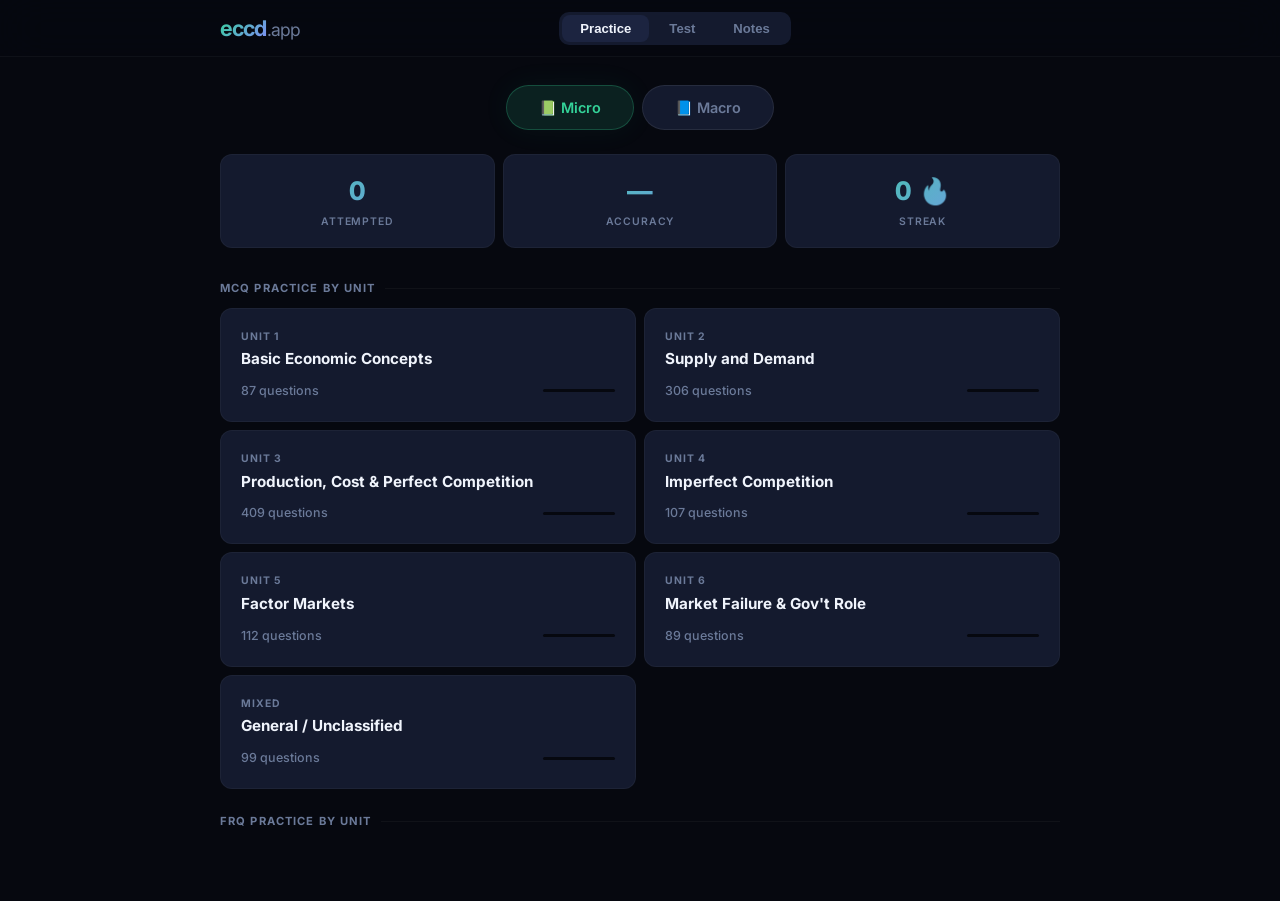
==== index.html @ 7c5a48aa "🎓 eccd.app v1 — AP Economics study platform with 2,835 questions - 1,209 Micro MCQs + 240 Micro FRQs" ====
<!DOCTYPE html>
<html lang="en">
<head>
  <meta charset="UTF-8">
  <meta name="viewport" content="width=device-width, initial-scale=1.0">
  <title>eccd.app — AP Economics Practice</title>
  <meta name="description" content="Master AP Micro & Macro Economics with 2,800+ practice questions, timed tests, and unit-by-unit study.">
  <link rel="stylesheet" href="index.css">
  <link rel="icon" href="data:image/svg+xml,<svg xmlns='http://www.w3.org/2000/svg' viewBox='0 0 100 100'><text y='.9em' font-size='90'>📊</text></svg>">
</head>
<body>

  <nav class="nav">
    <div class="nav-inner">
      <div class="brand" id="logo"><b>eccd</b><span>.app</span></div>
      <div class="tabs">
        <button class="tab on" data-t="practice">Practice</button>
        <button class="tab" data-t="test">Test</button>
        <button class="tab" data-t="notes">Notes</button>
      </div>
      <div class="nav-right">
        <span id="nav-acc"></span>
        <span class="fire" id="nav-fire"></span>
      </div>
    </div>
  </nav>

  <div class="wrap">

    <!-- HOME -->
    <div class="scr on" id="s-home">
      <div class="pills">
        <div class="pill on mi" data-s="micro">📗 Micro</div>
        <div class="pill ma" data-s="macro">📘 Macro</div>
      </div>
      <div class="stats">
        <div class="stat"><div class="stat-v grad" id="sv-att">0</div><div class="stat-l">Attempted</div></div>
        <div class="stat"><div class="stat-v grad" id="sv-acc">—</div><div class="stat-l">Accuracy</div></div>
        <div class="stat"><div class="stat-v grad" id="sv-str">0 🔥</div><div class="stat-l">Streak</div></div>
      </div>
      <div class="divider">MCQ Practice by Unit</div>
      <div class="grid" id="mcq-grid"></div>
      <div class="divider">FRQ Practice by Unit</div>
      <div class="grid" id="frq-grid"></div>
    </div>

    <!-- TEST -->
    <div class="scr" id="s-test">
      <div class="pills">
        <div class="pill on mi ts" data-s="micro">📗 Micro</div>
        <div class="pill ma ts" data-s="macro">📘 Macro</div>
      </div>
      <div class="divider">Choose a Test</div>
      <div class="tcards">
        <div class="tcard" data-tt="full"><div class="tcard-icon">🎯</div><div class="tcard-title">Full Practice Test</div><div class="tcard-desc">60 MCQs • 70 minutes</div></div>
        <div class="tcard" data-tt="quick"><div class="tcard-icon">⚡</div><div class="tcard-title">Quick Quiz</div><div class="tcard-desc">20 MCQs • 25 minutes</div></div>
        <div class="tcard" data-tt="unit"><div class="tcard-icon">📋</div><div class="tcard-title">Unit Test</div><div class="tcard-desc">All MCQs from one unit</div></div>
        <div class="tcard" data-tt="missed"><div class="tcard-icon">🔄</div><div class="tcard-title">Review Missed</div><div class="tcard-desc">Retry wrong answers</div></div>
      </div>
      <div id="ut-pick" style="display:none">
        <div class="divider">Pick a Unit</div>
        <div class="grid" id="ut-grid"></div>
      </div>
    </div>

    <!-- QUESTION -->
    <div class="scr" id="s-q">
      <div class="qview">
        <button class="back-btn" id="go-back">← Back</button>
        <div class="qheader">
          <div class="qcrumb" id="qcrumb"></div>
          <div class="qcnt" id="qcnt"></div>
        </div>
        <div class="timer" id="timer" style="display:none">
          <div class="tdisp" id="tdisp">70:00</div>
          <div class="tprog"><div class="ttrack"><div class="tfill" id="tfill" style="width:100%"></div></div></div>
          <div class="tqc" id="tqc"></div>
        </div>
        <div class="qcard">
          <div class="qtxt" id="qtxt"></div>
          <div class="choices" id="qch"></div>
          <div id="frq-zone" style="display:none">
            <button class="frq-reveal" id="frq-btn">👁 Tap to reveal answer</button>
            <div class="frq-ans" id="frq-ans" style="display:none"></div>
          </div>
          <div id="qfb" style="display:none"></div>
          <div id="qexpl" style="display:none"></div>
        </div>
        <div class="qnav">
          <button class="btn btn-s" id="prev-btn" style="visibility:hidden">← Prev</button>
          <button class="btn btn-p" id="next-btn">Next →</button>
        </div>
      </div>
    </div>

    <!-- RESULTS -->
    <div class="scr" id="s-res">
      <div class="res-card">
        <div style="font-size:3.5rem;margin-bottom:8px">📊</div>
        <div class="res-score" id="rs-score">0%</div>
        <div class="res-label" id="rs-label">Complete</div>
        <div class="res-grid">
          <div class="res-item"><div class="res-val" id="rs-ok" style="color:var(--correct)">0</div><div class="res-lbl">Correct</div></div>
          <div class="res-item"><div class="res-val" id="rs-no" style="color:var(--wrong)">0</div><div class="res-lbl">Incorrect</div></div>
          <div class="res-item"><div class="res-val" id="rs-tot">0</div><div class="res-lbl">Total</div></div>
        </div>
        <div class="res-btns">
          <button class="btn btn-s" id="rs-rev">Review Answers</button>
          <button class="btn btn-p" id="rs-home">Home</button>
        </div>
      </div>
    </div>

    <!-- NOTES -->
    <div class="scr" id="s-notes">
      <div class="empty">
        <div class="empty-icon">📝</div>
        <div class="empty-title">Notes Coming Soon</div>
        <div class="empty-desc">Unit-by-unit study notes for AP Micro &amp; Macro will appear here.</div>
      </div>
    </div>

  </div>

  <script src="data/micro-mcq.json.js"></script>
  <script src="data/macro-mcq.json.js"></script>
  <script src="data/micro-frq.json.js"></script>
  <script src="data/macro-frq.json.js"></script>
  <script src="app.js"></script>
</body>
</html>
---- index.css ----
@import url('https://fonts.googleapis.com/css2?family=Inter:wght@300;400;500;600;700;800;900&display=swap');

:root {
  --bg-0: #06080f;
  --bg-1: #0c1021;
  --bg-2: #141a2e;
  --bg-3: #1c2440;
  --bg-4: #243052;
  --border-1: rgba(255,255,255,0.04);
  --border-2: rgba(255,255,255,0.08);
  --border-3: rgba(255,255,255,0.12);
  --text-1: #f0f4fc;
  --text-2: #a0aec8;
  --text-3: #6b7a99;
  --micro: #34d399;
  --micro-dim: rgba(52,211,153,0.12);
  --micro-border: rgba(52,211,153,0.25);
  --macro: #818cf8;
  --macro-dim: rgba(129,140,248,0.12);
  --macro-border: rgba(129,140,248,0.25);
  --correct: #22c55e;
  --correct-bg: rgba(34,197,94,0.08);
  --correct-border: rgba(34,197,94,0.25);
  --wrong: #ef4444;
  --wrong-bg: rgba(239,68,68,0.08);
  --wrong-border: rgba(239,68,68,0.25);
  --gold: #fbbf24;
  --r: 12px;
}

*, *::before, *::after { box-sizing: border-box; margin: 0; padding: 0; }
html { scroll-behavior: smooth; }
body {
  font-family: 'Inter', system-ui, sans-serif;
  background: var(--bg-0); color: var(--text-1);
  line-height: 1.6; min-height: 100vh;
  -webkit-font-smoothing: antialiased;
}
::-webkit-scrollbar { width: 5px; }
::-webkit-scrollbar-track { background: transparent; }
::-webkit-scrollbar-thumb { background: var(--text-3); border-radius: 3px; }

img { max-width: 100%; height: auto; border-radius: 8px; }

/* ─── Layout ──────────────────────────────── */
.wrap { max-width: 880px; margin: 0 auto; padding: 0 20px; }

/* ─── Navbar ──────────────────────────────── */
.nav {
  position: sticky; top: 0; z-index: 100;
  background: rgba(6,8,15,0.8);
  backdrop-filter: blur(24px); -webkit-backdrop-filter: blur(24px);
  border-bottom: 1px solid var(--border-1);
}
.nav-inner {
  max-width: 880px; margin: 0 auto; padding: 0 20px;
  display: flex; align-items: center; justify-content: space-between;
  height: 56px;
}
.brand {
  font-size: 1.35rem; font-weight: 800; letter-spacing: -0.04em;
  cursor: pointer; user-select: none;
}
.brand b {
  background: linear-gradient(135deg, var(--micro), var(--macro));
  -webkit-background-clip: text; -webkit-text-fill-color: transparent;
}
.brand span { font-weight: 400; color: var(--text-3); font-size: 1.1rem; }
.tabs { display: flex; gap: 2px; background: var(--bg-2); border-radius: 10px; padding: 3px; }
.tab {
  padding: 6px 18px; border-radius: 8px; border: none; background: none;
  font-size: 0.82rem; font-weight: 600; cursor: pointer;
  color: var(--text-3); transition: all 0.2s;
}
.tab:hover { color: var(--text-2); }
.tab.on { background: var(--bg-3); color: var(--text-1); }
.nav-right { font-size: 0.78rem; color: var(--text-3); display: flex; gap: 10px; align-items: center; }
.nav-right .fire { color: var(--gold); font-weight: 700; }

/* ─── Subject Pills ───────────────────────── */
.pills { display: flex; gap: 8px; justify-content: center; padding: 28px 0 8px; }
.pill {
  padding: 10px 32px; border-radius: 100px; border: 1.5px solid var(--border-2);
  background: var(--bg-2); cursor: pointer; font-weight: 600; font-size: 0.9rem;
  color: var(--text-3); transition: all 0.25s; user-select: none;
}
.pill:hover { border-color: var(--border-3); color: var(--text-2); }
.pill.on.mi { border-color: var(--micro-border); background: var(--micro-dim); color: var(--micro); box-shadow: 0 0 30px rgba(52,211,153,0.06); }
.pill.on.ma { border-color: var(--macro-border); background: var(--macro-dim); color: var(--macro); box-shadow: 0 0 30px rgba(129,140,248,0.06); }

/* ─── Stats Row ───────────────────────────── */
.stats { display: grid; grid-template-columns: repeat(3,1fr); gap: 8px; padding: 16px 0 8px; }
.stat {
  background: var(--bg-2); border: 1px solid var(--border-1);
  border-radius: var(--r); padding: 16px; text-align: center;
}
.stat-v { font-size: 1.6rem; font-weight: 800; font-variant-numeric: tabular-nums; }
.stat-v.grad {
  background: linear-gradient(135deg, var(--micro), var(--macro));
  -webkit-background-clip: text; -webkit-text-fill-color: transparent;
}
.stat-l { font-size: 0.65rem; font-weight: 600; text-transform: uppercase; letter-spacing: 0.08em; color: var(--text-3); margin-top: 2px; }

/* ─── Section Divider ─────────────────────── */
.divider {
  font-size: 0.7rem; font-weight: 700; text-transform: uppercase;
  letter-spacing: 0.1em; color: var(--text-3);
  padding: 24px 0 10px; display: flex; align-items: center; gap: 10px;
}
.divider::after { content: ''; flex: 1; height: 1px; background: var(--border-1); }

/* ─── Unit Grid ───────────────────────────── */
.grid { display: grid; grid-template-columns: 1fr 1fr; gap: 8px; }
.card {
  background: var(--bg-2); border: 1px solid var(--border-1);
  border-radius: var(--r); padding: 20px;
  cursor: pointer; transition: all 0.25s; position: relative;
}
.card:hover { background: var(--bg-3); border-color: var(--border-2); transform: translateY(-2px); box-shadow: 0 8px 32px rgba(0,0,0,0.3); }
.card-num { font-size: 0.65rem; font-weight: 700; text-transform: uppercase; letter-spacing: 0.1em; color: var(--text-3); }
.card-title { font-size: 0.95rem; font-weight: 700; margin: 4px 0 12px; line-height: 1.3; }
.card-meta { display: flex; align-items: center; justify-content: space-between; }
.card-count { font-size: 0.78rem; color: var(--text-3); font-weight: 500; }
.pbar { width: 72px; height: 3px; background: var(--bg-0); border-radius: 2px; overflow: hidden; }
.pfill { height: 100%; border-radius: 2px; transition: width 0.4s ease; }
.mi .card:hover { border-color: var(--micro-border); }
.mi .pfill { background: var(--micro); }
.ma .card:hover { border-color: var(--macro-border); }
.ma .pfill { background: var(--macro); }

/* ─── Test Cards ──────────────────────────── */
.tcards { display: grid; grid-template-columns: 1fr 1fr; gap: 8px; }
.tcard {
  background: var(--bg-2); border: 1px solid var(--border-1);
  border-radius: var(--r); padding: 22px;
  cursor: pointer; transition: all 0.25s;
}
.tcard:hover { background: var(--bg-3); transform: translateY(-2px); box-shadow: 0 8px 32px rgba(0,0,0,0.3); }
.tcard-icon { font-size: 1.6rem; margin-bottom: 10px; }
.tcard-title { font-size: 0.95rem; font-weight: 700; margin-bottom: 4px; }
.tcard-desc { font-size: 0.78rem; color: var(--text-3); }

/* ─── Question View ───────────────────────── */
.qview { padding: 16px 0 60px; }
.back-btn {
  background: none; border: none; color: var(--text-3); cursor: pointer;
  font-size: 0.82rem; padding: 8px 0; display: flex; align-items: center; gap: 6px;
  transition: color 0.2s; font-weight: 500;
}
.back-btn:hover { color: var(--text-1); }
.qheader { display: flex; align-items: center; justify-content: space-between; margin: 4px 0 14px; }
.qcrumb { font-size: 0.75rem; color: var(--text-3); display: flex; gap: 5px; }
.qcrumb .sep { opacity: 0.3; }
.qcnt { font-size: 0.75rem; color: var(--text-2); background: var(--bg-3); padding: 3px 10px; border-radius: 6px; font-weight: 600; font-variant-numeric: tabular-nums; }

/* Timer */
.timer {
  background: var(--bg-2); border: 1px solid var(--border-1);
  border-radius: var(--r); padding: 10px 18px;
  display: flex; align-items: center; justify-content: space-between; margin-bottom: 12px;
}
.tdisp { font-size: 1.15rem; font-weight: 800; font-variant-numeric: tabular-nums; }
.tdisp.warn { color: var(--gold); }
.tdisp.crit { color: var(--wrong); animation: pulse 1s infinite; }
.tprog { flex: 1; margin: 0 16px; }
.ttrack { width: 100%; height: 3px; background: var(--bg-0); border-radius: 2px; overflow: hidden; }
.tfill { height: 100%; border-radius: 2px; transition: width 1s linear; background: var(--micro); }
.tqc { font-size: 0.78rem; color: var(--text-3); font-weight: 600; }

/* Question Card */
.qcard {
  background: var(--bg-1); border: 1px solid var(--border-1);
  border-radius: 16px; padding: 32px;
  box-shadow: 0 4px 40px rgba(0,0,0,0.2);
}
.qtxt { font-size: 1rem; line-height: 1.8; margin-bottom: 28px; color: var(--text-1); }
.qtxt p { margin-bottom: 10px; }
.qtxt img {
  max-width: 100%; border-radius: 8px; margin: 12px 0;
  border: 1px solid var(--border-2); background: var(--bg-2);
}
/* Alt text fallback for broken images */
.qtxt img[alt]::after {
  content: attr(alt); display: block; padding: 12px;
  background: var(--bg-3); border-radius: 8px;
  font-size: 0.85rem; color: var(--text-2); line-height: 1.5;
}
.img-desc {
  background: var(--bg-3); border: 1px solid var(--border-2);
  border-radius: 8px; padding: 14px 16px;
  font-size: 0.82rem; color: var(--text-2); line-height: 1.6;
  margin: 10px 0; font-style: italic;
}

/* Choices */
.choices { display: flex; flex-direction: column; gap: 6px; }
.ch {
  display: flex; align-items: flex-start; gap: 14px;
  padding: 14px 18px; border-radius: 10px;
  border: 1.5px solid var(--border-1); background: var(--bg-2);
  cursor: pointer; transition: all 0.2s;
  font-size: 0.92rem; line-height: 1.55; width: 100%; text-align: left;
  color: var(--text-1);
}
.ch:hover:not(.dis) { border-color: var(--border-3); background: var(--bg-3); }
.ch-let {
  width: 30px; height: 30px; min-width: 30px; border-radius: 50%;
  display: flex; align-items: center; justify-content: center;
  font-size: 0.78rem; font-weight: 800;
  background: var(--bg-0); color: var(--text-3); transition: all 0.2s;
}
.ch.sel { border-color: var(--macro-border); background: var(--macro-dim); }
.ch.sel .ch-let { background: var(--macro); color: #fff; }
.ch.ok { border-color: var(--correct-border) !important; background: var(--correct-bg) !important; }
.ch.ok .ch-let { background: var(--correct); color: #fff; }
.ch.no { border-color: var(--wrong-border) !important; background: var(--wrong-bg) !important; }
.ch.no .ch-let { background: var(--wrong); color: #fff; }
.ch.dis { pointer-events: none; opacity: 0.5; }
.ch.dis.ok, .ch.dis.no { opacity: 1; }

/* Feedback */
.fb {
  margin-top: 20px; padding: 14px 20px; border-radius: 10px;
  font-size: 0.88rem; font-weight: 600;
  display: flex; align-items: center; gap: 10px;
  animation: slideUp 0.25s ease;
}
.fb.ok { background: var(--correct-bg); border: 1px solid var(--correct-border); color: var(--correct); }
.fb.no { background: var(--wrong-bg); border: 1px solid var(--wrong-border); color: var(--wrong); }

/* Explanation */
.expl {
  margin-top: 16px; padding: 18px 20px;
  background: var(--bg-3); border: 1px solid var(--border-2);
  border-radius: 10px; font-size: 0.88rem; line-height: 1.7;
  color: var(--text-2); animation: slideUp 0.3s ease;
}
.expl strong { color: var(--text-1); }
.expl-label {
  font-size: 0.7rem; font-weight: 700; text-transform: uppercase;
  letter-spacing: 0.08em; color: var(--text-3); margin-bottom: 8px;
}

/* Nav Buttons */
.qnav { display: flex; justify-content: space-between; margin-top: 20px; gap: 10px; }
.btn {
  padding: 11px 24px; border-radius: 10px;
  font-size: 0.88rem; font-weight: 600; cursor: pointer;
  border: none; transition: all 0.2s; display: flex; align-items: center; gap: 8px;
}
.btn-p {
  background: linear-gradient(135deg, var(--micro), #059669);
  color: #fff; box-shadow: 0 4px 16px rgba(52,211,153,0.15);
}
.btn-p.ma-mode { background: linear-gradient(135deg, var(--macro), #4f46e5); box-shadow: 0 4px 16px rgba(129,140,248,0.15); }
.btn-p:hover { transform: translateY(-1px); filter: brightness(1.1); }
.btn-s { background: var(--bg-3); color: var(--text-2); border: 1px solid var(--border-2); }
.btn-s:hover { background: var(--bg-4); color: var(--text-1); }

/* FRQ */
.frq-reveal {
  width: 100%; padding: 16px; border-radius: 10px;
  background: var(--bg-3); border: 1.5px dashed var(--border-3);
  color: var(--text-3); font-size: 0.88rem; font-weight: 600;
  cursor: pointer; transition: all 0.2s; margin-top: 8px;
}
.frq-reveal:hover { border-color: var(--text-3); color: var(--text-2); }
.frq-ans {
  padding: 20px; background: var(--bg-3); border: 1px solid var(--border-2);
  border-radius: 10px; margin-top: 16px; font-size: 0.92rem; line-height: 1.7;
  animation: slideUp 0.25s ease; color: var(--text-2);
}

/* ─── Results ─────────────────────────────── */
.res-card {
  background: var(--bg-1); border: 1px solid var(--border-1);
  border-radius: 16px; padding: 48px; text-align: center;
  box-shadow: 0 4px 40px rgba(0,0,0,0.2); margin-top: 40px;
}
.res-score {
  font-size: 5rem; font-weight: 900; line-height: 1;
  background: linear-gradient(135deg, var(--micro), var(--macro));
  -webkit-background-clip: text; -webkit-text-fill-color: transparent;
}
.res-label { font-size: 1rem; color: var(--text-3); margin: 8px 0 28px; font-weight: 500; }
.res-grid { display: grid; grid-template-columns: repeat(3,1fr); gap: 12px; margin: 28px 0; }
.res-item { padding: 20px; background: var(--bg-2); border-radius: var(--r); }
.res-val { font-size: 1.8rem; font-weight: 800; }
.res-lbl { font-size: 0.7rem; color: var(--text-3); text-transform: uppercase; letter-spacing: 0.05em; }
.res-btns { display: flex; gap: 10px; justify-content: center; margin-top: 20px; }

/* ─── Screens ─────────────────────────────── */
.scr { display: none; padding-bottom: 60px; }
.scr.on { display: block; animation: fadeIn 0.2s ease; }

/* ─── Notes Placeholder ───────────────────── */
.empty {
  text-align: center; padding: 100px 20px;
}
.empty-icon { font-size: 3.5rem; margin-bottom: 16px; opacity: 0.8; }
.empty-title { font-size: 1.4rem; font-weight: 800; margin-bottom: 6px; }
.empty-desc { color: var(--text-3); max-width: 360px; margin: 0 auto; font-size: 0.9rem; }

/* ─── Animations ──────────────────────────── */
@keyframes fadeIn { from { opacity: 0; } to { opacity: 1; } }
@keyframes slideUp { from { opacity: 0; transform: translateY(8px); } to { opacity: 1; transform: translateY(0); } }
@keyframes pulse { 0%,100% { opacity: 1; } 50% { opacity: 0.4; } }

/* ─── Responsive ──────────────────────────── */
@media (max-width: 640px) {
  .grid, .tcards, .res-grid { grid-template-columns: 1fr; }
  .stats { grid-template-columns: 1fr; }
  .qcard { padding: 20px; }
  .nav-right { display: none; }
  .brand { font-size: 1.15rem; }
  .pills { padding: 20px 0 4px; }
  .pill { padding: 8px 24px; font-size: 0.82rem; }
}
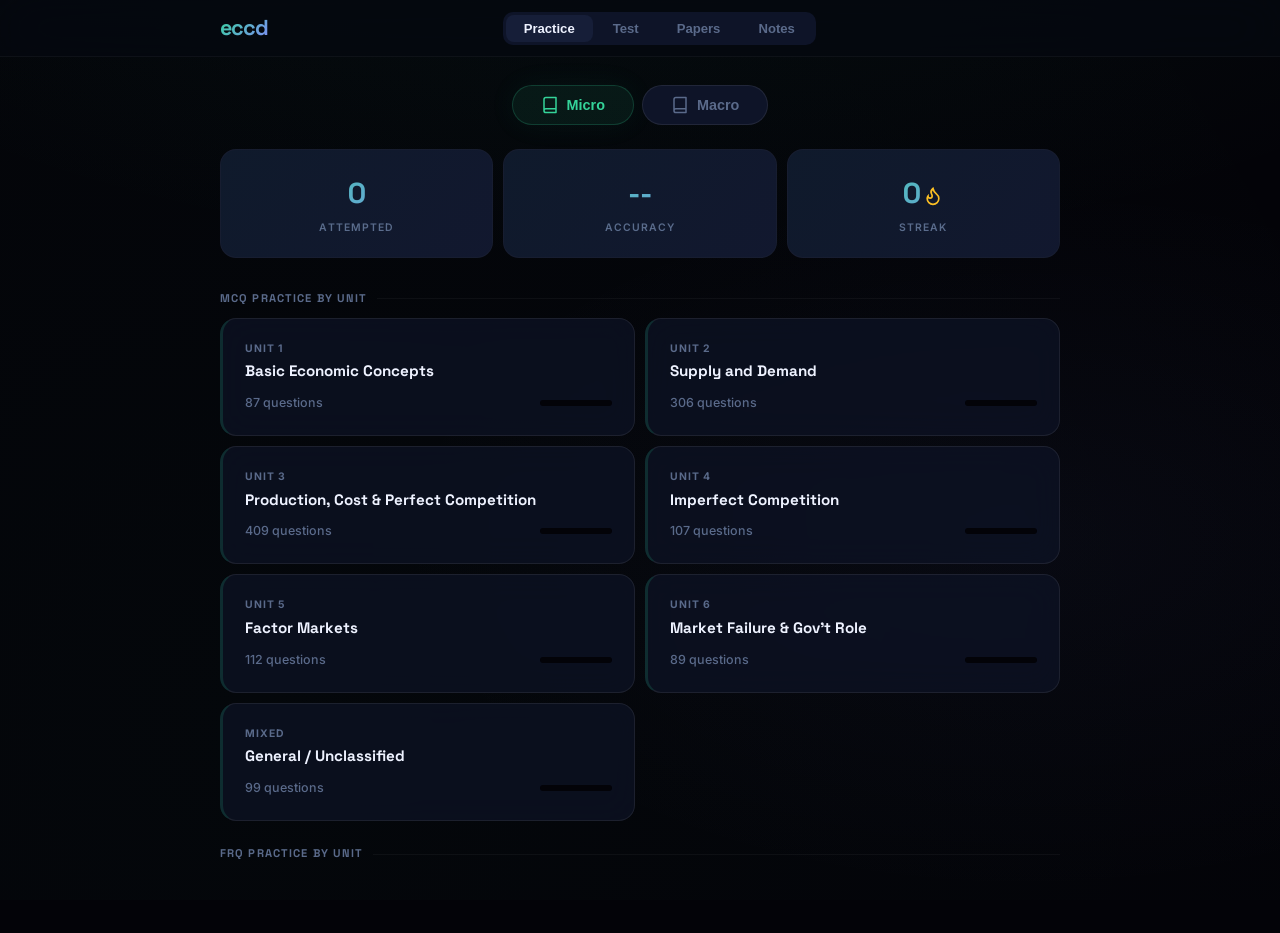
==== commit 5f2bee86: "feat: past papers section + futuristic UI + save/resume - Add Papers tab with 17 digitized AP exam p" ====
--- a/index.html
+++ b/index.html
@@ -1,42 +1,47 @@
 <!DOCTYPE html>
-<html lang="en">
+<html lang="en" style="color-scheme: dark">
 <head>
   <meta charset="UTF-8">
   <meta name="viewport" content="width=device-width, initial-scale=1.0">
   <title>eccd.app — AP Economics Practice</title>
-  <meta name="description" content="Master AP Micro & Macro Economics with 2,800+ practice questions, timed tests, and unit-by-unit study.">
-  <link rel="stylesheet" href="index.css">
-  <link rel="icon" href="data:image/svg+xml,<svg xmlns='http://www.w3.org/2000/svg' viewBox='0 0 100 100'><text y='.9em' font-size='90'>📊</text></svg>">
+  <meta name="description" content="Master AP Micro &amp; Macro Economics with 2,800+ practice questions, timed tests, and unit-by-unit study.">
+  <meta name="theme-color" content="#06080f">
+  <link rel="preconnect" href="https://fonts.googleapis.com">
+  <link rel="preconnect" href="https://fonts.gstatic.com" crossorigin>
+  <link href="https://fonts.googleapis.com/css2?family=Space+Grotesk:wght@400;500;600;700&family=Inter:wght@400;500;600;700&display=swap" rel="stylesheet">
+  <link rel="stylesheet" href="index.css?v=2">
+  <link rel="icon" href="data:image/svg+xml,<svg xmlns='http://www.w3.org/2000/svg' viewBox='0 0 24 24' fill='none' stroke='%2334d399' stroke-width='2'><line x1='18' y1='20' x2='18' y2='10'/><line x1='12' y1='20' x2='12' y2='4'/><line x1='6' y1='20' x2='6' y2='14'/></svg>">
 </head>
 <body>
 
-  <nav class="nav">
+  <a href="#main" class="skip-link">Skip to content</a>
+
+  <!-- DARK THEME NAV (Home/Test/Notes) -->
+  <nav class="nav" id="main-nav" aria-label="Main navigation">
     <div class="nav-inner">
-      <div class="brand" id="logo"><b>eccd</b><span>.app</span></div>
-      <div class="tabs">
-        <button class="tab on" data-t="practice">Practice</button>
-        <button class="tab" data-t="test">Test</button>
-        <button class="tab" data-t="notes">Notes</button>
+      <div class="brand" id="logo" role="button" tabindex="0" aria-label="Go to homepage"><b>eccd</b></div>
+      <div class="tabs" role="tablist">
+        <button class="tab on" data-t="practice" role="tab">Practice</button>
+        <button class="tab" data-t="test" role="tab">Test</button>
+        <button class="tab" data-t="papers" role="tab">Papers</button>
+        <button class="tab" data-t="notes" role="tab">Notes</button>
       </div>
-      <div class="nav-right">
-        <span id="nav-acc"></span>
-        <span class="fire" id="nav-fire"></span>
-      </div>
+      <div class="nav-right"><span id="nav-acc"></span><span class="fire" id="nav-fire"></span></div>
     </div>
   </nav>
 
-  <div class="wrap">
+  <div class="wrap" id="main" role="main">
 
     <!-- HOME -->
     <div class="scr on" id="s-home">
-      <div class="pills">
-        <div class="pill on mi" data-s="micro">📗 Micro</div>
-        <div class="pill ma" data-s="macro">📘 Macro</div>
+      <div class="pills" role="group">
+        <button class="pill on mi" data-s="micro"><svg class="pill-icon" width="18" height="18" viewBox="0 0 24 24" fill="none" stroke="currentColor" stroke-width="2" stroke-linecap="round" stroke-linejoin="round"><path d="M4 19.5v-15A2.5 2.5 0 0 1 6.5 2H20v20H6.5a2.5 2.5 0 0 1 0-5H20"/></svg>Micro</button>
+        <button class="pill ma" data-s="macro"><svg class="pill-icon" width="18" height="18" viewBox="0 0 24 24" fill="none" stroke="currentColor" stroke-width="2" stroke-linecap="round" stroke-linejoin="round"><path d="M4 19.5v-15A2.5 2.5 0 0 1 6.5 2H20v20H6.5a2.5 2.5 0 0 1 0-5H20"/></svg>Macro</button>
       </div>
       <div class="stats">
         <div class="stat"><div class="stat-v grad" id="sv-att">0</div><div class="stat-l">Attempted</div></div>
-        <div class="stat"><div class="stat-v grad" id="sv-acc">—</div><div class="stat-l">Accuracy</div></div>
-        <div class="stat"><div class="stat-v grad" id="sv-str">0 🔥</div><div class="stat-l">Streak</div></div>
+        <div class="stat"><div class="stat-v grad" id="sv-acc">--</div><div class="stat-l">Accuracy</div></div>
+        <div class="stat"><div class="stat-v grad" id="sv-str"><span class="streak-num">0</span><svg class="streak-fire" width="20" height="20" viewBox="0 0 24 24" fill="none" stroke="currentColor" stroke-width="2"><path d="M8.5 14.5A2.5 2.5 0 0 0 11 12c0-1.38-.5-2-1-3-1.072-2.143-.224-4.054 2-6 .5 2.5 2 4.9 4 6.5 2 1.6 3 3.5 3 5.5a7 7 0 1 1-14 0c0-1.153.433-2.294 1-3a2.5 2.5 0 0 0 2.5 2.5z"/></svg></div><div class="stat-l">Streak</div></div>
       </div>
       <div class="divider">MCQ Practice by Unit</div>
       <div class="grid" id="mcq-grid"></div>
@@ -44,51 +49,103 @@
       <div class="grid" id="frq-grid"></div>
     </div>
 
+    <!-- PAST PAPERS -->
+    <div class="scr" id="s-papers">
+      <div class="pills" role="group">
+        <button class="pill on mi pp" data-s="micro"><svg class="pill-icon" width="18" height="18" viewBox="0 0 24 24" fill="none" stroke="currentColor" stroke-width="2"><path d="M14.5 2H6a2 2 0 0 0-2 2v16a2 2 0 0 0 2 2h12a2 2 0 0 0 2-2V7.5L14.5 2z"/><polyline points="14 2 14 8 20 8"/></svg>Micro</button>
+        <button class="pill ma pp" data-s="macro"><svg class="pill-icon" width="18" height="18" viewBox="0 0 24 24" fill="none" stroke="currentColor" stroke-width="2"><path d="M14.5 2H6a2 2 0 0 0-2 2v16a2 2 0 0 0 2 2h12a2 2 0 0 0 2-2V7.5L14.5 2z"/><polyline points="14 2 14 8 20 8"/></svg>Macro</button>
+      </div>
+      <div class="divider">Released AP Exam Papers</div>
+      <div class="papers-grid" id="papers-grid"></div>
+    </div>
+
     <!-- TEST -->
     <div class="scr" id="s-test">
-      <div class="pills">
-        <div class="pill on mi ts" data-s="micro">📗 Micro</div>
-        <div class="pill ma ts" data-s="macro">📘 Macro</div>
+      <div class="pills" role="group">
+        <button class="pill on mi ts" data-s="micro"><svg class="pill-icon" width="18" height="18" viewBox="0 0 24 24" fill="none" stroke="currentColor" stroke-width="2" stroke-linecap="round" stroke-linejoin="round"><path d="M4 19.5v-15A2.5 2.5 0 0 1 6.5 2H20v20H6.5a2.5 2.5 0 0 1 0-5H20"/></svg>Micro</button>
+        <button class="pill ma ts" data-s="macro"><svg class="pill-icon" width="18" height="18" viewBox="0 0 24 24" fill="none" stroke="currentColor" stroke-width="2" stroke-linecap="round" stroke-linejoin="round"><path d="M4 19.5v-15A2.5 2.5 0 0 1 6.5 2H20v20H6.5a2.5 2.5 0 0 1 0-5H20"/></svg>Macro</button>
       </div>
       <div class="divider">Choose a Test</div>
       <div class="tcards">
-        <div class="tcard" data-tt="full"><div class="tcard-icon">🎯</div><div class="tcard-title">Full Practice Test</div><div class="tcard-desc">60 MCQs • 70 minutes</div></div>
-        <div class="tcard" data-tt="quick"><div class="tcard-icon">⚡</div><div class="tcard-title">Quick Quiz</div><div class="tcard-desc">20 MCQs • 25 minutes</div></div>
-        <div class="tcard" data-tt="unit"><div class="tcard-icon">📋</div><div class="tcard-title">Unit Test</div><div class="tcard-desc">All MCQs from one unit</div></div>
-        <div class="tcard" data-tt="missed"><div class="tcard-icon">🔄</div><div class="tcard-title">Review Missed</div><div class="tcard-desc">Retry wrong answers</div></div>
+        <div class="tcard" data-tt="full" tabindex="0" role="button"><div class="tcard-icon-wrap"><svg width="24" height="24" viewBox="0 0 24 24" fill="none" stroke="currentColor" stroke-width="2"><circle cx="12" cy="12" r="10"/><circle cx="12" cy="12" r="6"/><circle cx="12" cy="12" r="2"/></svg></div><div class="tcard-title">Full Practice Test</div><div class="tcard-desc">60 MCQs &bull; 70 minutes</div></div>
+        <div class="tcard" data-tt="quick" tabindex="0" role="button"><div class="tcard-icon-wrap"><svg width="24" height="24" viewBox="0 0 24 24" fill="none" stroke="currentColor" stroke-width="2"><polygon points="13 2 3 14 12 14 11 22 21 10 12 10 13 2"/></svg></div><div class="tcard-title">Quick Quiz</div><div class="tcard-desc">20 MCQs &bull; 25 minutes</div></div>
+        <div class="tcard" data-tt="unit" tabindex="0" role="button"><div class="tcard-icon-wrap"><svg width="24" height="24" viewBox="0 0 24 24" fill="none" stroke="currentColor" stroke-width="2"><path d="M16 3H5a2 2 0 0 0-2 2v14a2 2 0 0 0 2 2h14a2 2 0 0 0 2-2V8Z"/><path d="M15 3v4a2 2 0 0 0 2 2h4"/><path d="m9 15 2 2 4-4"/></svg></div><div class="tcard-title">Unit Test</div><div class="tcard-desc">All MCQs from one unit</div></div>
+        <div class="tcard" data-tt="missed" tabindex="0" role="button"><div class="tcard-icon-wrap"><svg width="24" height="24" viewBox="0 0 24 24" fill="none" stroke="currentColor" stroke-width="2"><path d="M21 12a9 9 0 1 1-9-9c2.52 0 4.93 1 6.74 2.74L21 8"/><path d="M21 3v5h-5"/></svg></div><div class="tcard-title">Review Missed</div><div class="tcard-desc">Retry wrong answers</div></div>
       </div>
-      <div id="ut-pick" style="display:none">
-        <div class="divider">Pick a Unit</div>
-        <div class="grid" id="ut-grid"></div>
+      <div id="ut-pick" style="display:none"><div class="divider">Pick a Unit</div><div class="grid" id="ut-grid"></div></div>
+    </div>
+
+    <!-- EXAM VIEW (Bluebook Layout) -->
+    <div class="scr" id="s-q">
+      <!-- 1. Top Header Bar (dark navy) -->
+      <div class="cb-header" id="cb-header">
+        <div class="cb-header-l"><span class="cb-badge">AP</span><span class="cb-exam-name" id="cb-exam-name">Microeconomics</span></div>
+        <div class="cb-header-r"><button class="cb-finish-btn" id="cb-finish-btn">Finish</button></div>
+      </div>
+
+      <!-- 2. Toolbar (white bar under header) -->
+      <div class="cb-toolbar" id="cb-toolbar">
+        <div class="cb-tools-l">
+          <button class="cb-tool" id="cb-flag-btn" title="Mark for Review"><svg width="14" height="14" viewBox="0 0 24 24" fill="none" stroke="currentColor" stroke-width="2"><path d="M4 15s1-1 4-1 5 2 8 2 4-1 4-1V3s-1 1-4 1-5-2-8-2-4 1-4 1z"/><line x1="4" y1="22" x2="4" y2="15"/></svg> Mark for Review</button>
+        </div>
+        <div class="cb-tools-r">
+          <button class="cb-tool" id="cb-crossout-toggle" title="Cross-out"><svg width="14" height="14" viewBox="0 0 24 24" fill="none" stroke="currentColor" stroke-width="2"><path d="M4 4l16 16M20 4L4 20"/></svg> Cross-out</button>
+          <div class="cb-timer" id="cb-timer" style="display:none"><svg width="14" height="14" viewBox="0 0 24 24" fill="none" stroke="currentColor" stroke-width="2"><circle cx="12" cy="12" r="10"/><polyline points="12 6 12 12 16 14"/></svg><span id="cb-time-val">70:00</span><button class="cb-timer-hide" id="cb-timer-hide" title="Hide timer">Hide</button></div>
+        </div>
+      </div>
+
+      <!-- 3. Question Area (scrollable center) -->
+      <div class="cb-main">
+        <div class="cb-question-area">
+          <div class="cb-q-number" id="cb-q-number">Question 1</div>
+          <div class="cb-q-stem" id="cb-q-stem"></div>
+          <div class="cb-choices" id="cb-choices"></div>
+          <!-- FRQ Zone -->
+          <div id="cb-frq-zone" style="display:none">
+            <label class="cb-frq-label" for="cb-frq-ta">Your Response:</label>
+            <textarea class="cb-frq-ta" id="cb-frq-ta" placeholder="Type your answer here..." rows="8"></textarea>
+            <button class="cb-reveal-btn" id="cb-reveal-btn"><svg width="14" height="14" viewBox="0 0 24 24" fill="none" stroke="currentColor" stroke-width="2"><path d="M2 12s3-7 10-7 10 7 10 7-3 7-10 7-10-7-10-7Z"/><circle cx="12" cy="12" r="3"/></svg> Show Scoring Guidelines</button>
+            <div class="cb-rubric" id="cb-rubric" style="display:none"></div>
+          </div>
+          <!-- Check Answer -->
+          <button class="cb-check-btn" id="cb-check-btn" style="display:none">Check Answer</button>
+          <!-- Feedback -->
+          <div id="cb-feedback" style="display:none"></div>
+          <div id="cb-explanation" style="display:none"></div>
+        </div>
+      </div>
+
+      <!-- 4. Bottom Navigation Bar (Bluebook style) -->
+      <div class="cb-bottom">
+        <button class="cb-nav-btn" id="cb-back-btn"><svg width="14" height="14" viewBox="0 0 24 24" fill="none" stroke="currentColor" stroke-width="2"><path d="m15 18-6-6 6-6"/></svg> Back</button>
+        <button class="cb-q-indicator" id="cb-q-indicator">Question 1 of 60 ▲</button>
+        <button class="cb-nav-btn cb-nav-primary" id="cb-next-btn">Next <svg width="14" height="14" viewBox="0 0 24 24" fill="none" stroke="currentColor" stroke-width="2"><path d="m9 18 6-6-6-6"/></svg></button>
+      </div>
+
+      <!-- 5. Question Navigator Popup (from bottom) -->
+      <div class="cb-nav-popup" id="cb-nav-popup" style="display:none">
+        <div class="cb-popup-header">
+          <span class="cb-popup-title">Section I Questions</span>
+          <button class="cb-popup-close" id="cb-popup-close">✕</button>
+        </div>
+        <div class="cb-popup-legend">
+          <span><span class="cb-dot cb-dot-current"></span> Current</span>
+          <span><span class="cb-dot cb-dot-unanswered"></span> Unanswered</span>
+          <span><span class="cb-dot cb-dot-review"></span> For Review</span>
+        </div>
+        <div class="cb-popup-grid" id="cb-popup-grid"></div>
+        <button class="cb-popup-review" id="cb-popup-review">Go to Review Page</button>
       </div>
     </div>
 
-    <!-- QUESTION -->
-    <div class="scr" id="s-q">
-      <div class="qview">
-        <button class="back-btn" id="go-back">← Back</button>
-        <div class="qheader">
-          <div class="qcrumb" id="qcrumb"></div>
-          <div class="qcnt" id="qcnt"></div>
-        </div>
-        <div class="timer" id="timer" style="display:none">
-          <div class="tdisp" id="tdisp">70:00</div>
-          <div class="tprog"><div class="ttrack"><div class="tfill" id="tfill" style="width:100%"></div></div></div>
-          <div class="tqc" id="tqc"></div>
-        </div>
-        <div class="qcard">
-          <div class="qtxt" id="qtxt"></div>
-          <div class="choices" id="qch"></div>
-          <div id="frq-zone" style="display:none">
-            <button class="frq-reveal" id="frq-btn">👁 Tap to reveal answer</button>
-            <div class="frq-ans" id="frq-ans" style="display:none"></div>
-          </div>
-          <div id="qfb" style="display:none"></div>
-          <div id="qexpl" style="display:none"></div>
-        </div>
-        <div class="qnav">
-          <button class="btn btn-s" id="prev-btn" style="visibility:hidden">← Prev</button>
-          <button class="btn btn-p" id="next-btn">Next →</button>
+    <!-- SUBMIT MODAL -->
+    <div class="cb-modal-overlay" id="cb-submit-modal" style="display:none">
+      <div class="cb-modal">
+        <div class="cb-modal-head"><h2>Submit Test?</h2><button class="cb-modal-x" id="cb-modal-x">✕</button></div>
+        <div class="cb-modal-body" id="cb-modal-body"></div>
+        <div class="cb-modal-foot">
+          <button class="cb-nav-btn" id="cb-modal-review">Review Unanswered</button>
+          <button class="cb-nav-btn cb-nav-danger" id="cb-modal-submit">Submit Test</button>
         </div>
       </div>
     </div>
@@ -96,36 +153,36 @@
     <!-- RESULTS -->
     <div class="scr" id="s-res">
       <div class="res-card">
-        <div style="font-size:3.5rem;margin-bottom:8px">📊</div>
+        <div class="res-icon"><svg width="56" height="56" viewBox="0 0 24 24" fill="none" stroke="url(#rg)" stroke-width="1.5"><defs><linearGradient id="rg" x1="0" y1="0" x2="1" y2="1"><stop offset="0%" stop-color="#34d399"/><stop offset="100%" stop-color="#818cf8"/></linearGradient></defs><line x1="18" y1="20" x2="18" y2="10"/><line x1="12" y1="20" x2="12" y2="4"/><line x1="6" y1="20" x2="6" y2="14"/></svg></div>
+        <div class="res-ap-score" id="rs-ap" style="display:none"><div class="res-ap-label">Estimated AP Score</div><div class="res-ap-value" id="rs-ap-val">3</div></div>
         <div class="res-score" id="rs-score">0%</div>
         <div class="res-label" id="rs-label">Complete</div>
         <div class="res-grid">
-          <div class="res-item"><div class="res-val" id="rs-ok" style="color:var(--correct)">0</div><div class="res-lbl">Correct</div></div>
-          <div class="res-item"><div class="res-val" id="rs-no" style="color:var(--wrong)">0</div><div class="res-lbl">Incorrect</div></div>
+          <div class="res-item ok-item"><div class="res-val" id="rs-ok">0</div><div class="res-lbl">Correct</div></div>
+          <div class="res-item no-item"><div class="res-val" id="rs-no">0</div><div class="res-lbl">Incorrect</div></div>
           <div class="res-item"><div class="res-val" id="rs-tot">0</div><div class="res-lbl">Total</div></div>
         </div>
-        <div class="res-btns">
-          <button class="btn btn-s" id="rs-rev">Review Answers</button>
-          <button class="btn btn-p" id="rs-home">Home</button>
-        </div>
+        <div class="res-unit-breakdown" id="rs-units" style="display:none"></div>
+        <div class="res-btns"><button class="btn btn-s" id="rs-rev">Review Answers</button><button class="btn btn-p" id="rs-home">Home</button></div>
       </div>
     </div>
 
     <!-- NOTES -->
     <div class="scr" id="s-notes">
       <div class="empty">
-        <div class="empty-icon">📝</div>
+        <div class="empty-icon"><svg width="56" height="56" viewBox="0 0 24 24" fill="none" stroke="currentColor" stroke-width="1.5" style="opacity:0.5"><path d="M14.5 2H6a2 2 0 0 0-2 2v16a2 2 0 0 0 2 2h12a2 2 0 0 0 2-2V7.5L14.5 2z"/><polyline points="14 2 14 8 20 8"/><line x1="16" y1="13" x2="8" y2="13"/><line x1="16" y1="17" x2="8" y2="17"/></svg></div>
         <div class="empty-title">Notes Coming Soon</div>
         <div class="empty-desc">Unit-by-unit study notes for AP Micro &amp; Macro will appear here.</div>
       </div>
     </div>
-
   </div>
 
   <script src="data/micro-mcq.json.js"></script>
   <script src="data/macro-mcq.json.js"></script>
   <script src="data/micro-frq.json.js"></script>
   <script src="data/macro-frq.json.js"></script>
+  <script src="data/micro-papers.json.js"></script>
+  <script src="data/macro-papers.json.js"></script>
   <script src="app.js"></script>
 </body>
 </html>
--- a/index.css
+++ b/index.css
@@ -1,23 +1,24 @@
-@import url('https://fonts.googleapis.com/css2?family=Inter:wght@300;400;500;600;700;800;900&display=swap');
+@import url('https://fonts.googleapis.com/css2?family=Space+Grotesk:wght@400;500;600;700&family=Inter:wght@300;400;500;600;700;800;900&display=swap');
 
 :root {
-  --bg-0: #06080f;
-  --bg-1: #0c1021;
-  --bg-2: #141a2e;
-  --bg-3: #1c2440;
-  --bg-4: #243052;
+  color-scheme: dark;
+  --bg-0: #030308;
+  --bg-1: #080c1a;
+  --bg-2: #0e1428;
+  --bg-3: #161e38;
+  --bg-4: #1e284a;
   --border-1: rgba(255,255,255,0.04);
   --border-2: rgba(255,255,255,0.08);
-  --border-3: rgba(255,255,255,0.12);
-  --text-1: #f0f4fc;
-  --text-2: #a0aec8;
-  --text-3: #6b7a99;
+  --border-3: rgba(255,255,255,0.14);
+  --text-1: #eef2ff;
+  --text-2: #94a3c8;
+  --text-3: #5a6a8a;
   --micro: #34d399;
-  --micro-dim: rgba(52,211,153,0.12);
-  --micro-border: rgba(52,211,153,0.25);
+  --micro-dim: rgba(52,211,153,0.08);
+  --micro-border: rgba(52,211,153,0.20);
   --macro: #818cf8;
-  --macro-dim: rgba(129,140,248,0.12);
-  --macro-border: rgba(129,140,248,0.25);
+  --macro-dim: rgba(129,140,248,0.08);
+  --macro-border: rgba(129,140,248,0.20);
   --correct: #22c55e;
   --correct-bg: rgba(34,197,94,0.08);
   --correct-border: rgba(34,197,94,0.25);
@@ -25,31 +26,67 @@
   --wrong-bg: rgba(239,68,68,0.08);
   --wrong-border: rgba(239,68,68,0.25);
   --gold: #fbbf24;
-  --r: 12px;
+  --r: 16px;
+  --ease: cubic-bezier(0.16, 1, 0.3, 1);
+  --glow-micro: 0 0 30px rgba(52,211,153,0.12);
+  --glow-macro: 0 0 30px rgba(129,140,248,0.12);
 }
 
 *, *::before, *::after { box-sizing: border-box; margin: 0; padding: 0; }
 html { scroll-behavior: smooth; }
+
 body {
   font-family: 'Inter', system-ui, sans-serif;
   background: var(--bg-0); color: var(--text-1);
   line-height: 1.6; min-height: 100vh;
   -webkit-font-smoothing: antialiased;
-}
+  text-rendering: optimizeLegibility;
+  touch-action: manipulation;
+  background-image: radial-gradient(ellipse 80% 50% at 50% -20%, rgba(52,211,153,0.05), transparent),
+                     radial-gradient(ellipse 50% 40% at 80% 60%, rgba(129,140,248,0.04), transparent),
+                     radial-gradient(circle at 20% 80%, rgba(52,211,153,0.02), transparent);
+  background-attachment: fixed;
+}
+/* Futuristic headings */
+.divider, .card-title, .brand, .stat-v, .tcard-title, .paper-year, .res-score, .empty-title {
+  font-family: 'Space Grotesk', 'Inter', system-ui, sans-serif;
+}
+
 ::-webkit-scrollbar { width: 5px; }
 ::-webkit-scrollbar-track { background: transparent; }
 ::-webkit-scrollbar-thumb { background: var(--text-3); border-radius: 3px; }
 
 img { max-width: 100%; height: auto; border-radius: 8px; }
 
-/* ─── Layout ──────────────────────────────── */
+/* --- Skip Link --- */
+.skip-link {
+  position: absolute; top: -100%; left: 16px;
+  background: var(--micro); color: #000; padding: 8px 16px;
+  border-radius: 8px; font-weight: 600; font-size: 0.85rem;
+  z-index: 200; text-decoration: none;
+  transition: top 0.2s ease;
+}
+.skip-link:focus { top: 12px; }
+
+/* --- Focus States --- */
+:focus-visible {
+  outline: 2px solid var(--micro);
+  outline-offset: 2px;
+  border-radius: 4px;
+}
+button:focus-visible, .pill:focus-visible, .card:focus-visible, .tcard:focus-visible {
+  outline: 2px solid var(--micro);
+  outline-offset: 2px;
+}
+
+/* --- Layout --- */
 .wrap { max-width: 880px; margin: 0 auto; padding: 0 20px; }
 
-/* ─── Navbar ──────────────────────────────── */
+/* --- Navbar --- */
 .nav {
   position: sticky; top: 0; z-index: 100;
-  background: rgba(6,8,15,0.8);
-  backdrop-filter: blur(24px); -webkit-backdrop-filter: blur(24px);
+  background: rgba(6,8,15,0.75);
+  backdrop-filter: blur(24px) saturate(1.8); -webkit-backdrop-filter: blur(24px) saturate(1.8);
   border-bottom: 1px solid var(--border-1);
 }
 .nav-inner {
@@ -60,48 +97,78 @@
 .brand {
   font-size: 1.35rem; font-weight: 800; letter-spacing: -0.04em;
   cursor: pointer; user-select: none;
-}
+  transition: opacity 0.2s ease;
+}
+.brand:hover { opacity: 0.8; }
 .brand b {
   background: linear-gradient(135deg, var(--micro), var(--macro));
   -webkit-background-clip: text; -webkit-text-fill-color: transparent;
+  background-clip: text;
 }
 .brand span { font-weight: 400; color: var(--text-3); font-size: 1.1rem; }
+
 .tabs { display: flex; gap: 2px; background: var(--bg-2); border-radius: 10px; padding: 3px; }
 .tab {
   padding: 6px 18px; border-radius: 8px; border: none; background: none;
   font-size: 0.82rem; font-weight: 600; cursor: pointer;
-  color: var(--text-3); transition: all 0.2s;
+  color: var(--text-3); transition: color 0.2s ease, background 0.2s ease;
 }
 .tab:hover { color: var(--text-2); }
 .tab.on { background: var(--bg-3); color: var(--text-1); }
+
 .nav-right { font-size: 0.78rem; color: var(--text-3); display: flex; gap: 10px; align-items: center; }
-.nav-right .fire { color: var(--gold); font-weight: 700; }
-
-/* ─── Subject Pills ───────────────────────── */
+.nav-right .fire { color: var(--gold); font-weight: 700; display: flex; align-items: center; gap: 3px; }
+
+/* --- Subject Pills --- */
 .pills { display: flex; gap: 8px; justify-content: center; padding: 28px 0 8px; }
 .pill {
-  padding: 10px 32px; border-radius: 100px; border: 1.5px solid var(--border-2);
+  padding: 10px 28px; border-radius: 100px; border: 1.5px solid var(--border-2);
   background: var(--bg-2); cursor: pointer; font-weight: 600; font-size: 0.9rem;
-  color: var(--text-3); transition: all 0.25s; user-select: none;
+  color: var(--text-3); transition: border-color 0.25s ease, background 0.25s ease, color 0.25s ease, box-shadow 0.25s ease;
+  user-select: none; display: flex; align-items: center; gap: 8px;
 }
 .pill:hover { border-color: var(--border-3); color: var(--text-2); }
 .pill.on.mi { border-color: var(--micro-border); background: var(--micro-dim); color: var(--micro); box-shadow: 0 0 30px rgba(52,211,153,0.06); }
 .pill.on.ma { border-color: var(--macro-border); background: var(--macro-dim); color: var(--macro); box-shadow: 0 0 30px rgba(129,140,248,0.06); }
-
-/* ─── Stats Row ───────────────────────────── */
-.stats { display: grid; grid-template-columns: repeat(3,1fr); gap: 8px; padding: 16px 0 8px; }
+.pill-icon { flex-shrink: 0; }
+
+/* --- Stats Row --- */
+.stats { display: grid; grid-template-columns: repeat(3,1fr); gap: 10px; padding: 16px 0 8px; }
 .stat {
   background: var(--bg-2); border: 1px solid var(--border-1);
-  border-radius: var(--r); padding: 16px; text-align: center;
-}
-.stat-v { font-size: 1.6rem; font-weight: 800; font-variant-numeric: tabular-nums; }
+  border-radius: var(--r); padding: 20px 16px; text-align: center;
+  position: relative; overflow: hidden;
+  transition: border-color 0.25s ease, transform 0.25s ease;
+}
+.stat::before {
+  content: ''; position: absolute; inset: 0;
+  background: linear-gradient(135deg, rgba(52,211,153,0.03), rgba(129,140,248,0.03));
+  pointer-events: none;
+}
+.stat:hover { border-color: var(--border-2); transform: translateY(-1px); }
+.stat-v { font-size: 1.8rem; font-weight: 800; font-variant-numeric: tabular-nums; position: relative; }
 .stat-v.grad {
   background: linear-gradient(135deg, var(--micro), var(--macro));
   -webkit-background-clip: text; -webkit-text-fill-color: transparent;
-}
-.stat-l { font-size: 0.65rem; font-weight: 600; text-transform: uppercase; letter-spacing: 0.08em; color: var(--text-3); margin-top: 2px; }
-
-/* ─── Section Divider ─────────────────────── */
+  background-clip: text;
+}
+.stat-l {
+  font-size: 0.65rem; font-weight: 600; text-transform: uppercase;
+  letter-spacing: 0.1em; color: var(--text-3); margin-top: 4px;
+  text-wrap: balance;
+}
+
+/* Streak fire */
+.streak-fire { display: inline-block; vertical-align: middle; margin-left: 2px; color: var(--gold); }
+.streak-num { display: inline; }
+
+@keyframes fireGlow {
+  0%, 100% { filter: drop-shadow(0 0 2px rgba(251,191,36,0.3)); }
+  50% { filter: drop-shadow(0 0 8px rgba(251,191,36,0.6)); }
+}
+.has-streak .streak-fire { animation: fireGlow 2s ease-in-out infinite; }
+
+/* --- Section Divider --- */
 .divider {
   font-size: 0.7rem; font-weight: 700; text-transform: uppercase;
   letter-spacing: 0.1em; color: var(--text-3);
@@ -109,45 +176,90 @@
 }
 .divider::after { content: ''; flex: 1; height: 1px; background: var(--border-1); }
 
-/* ─── Unit Grid ───────────────────────────── */
-.grid { display: grid; grid-template-columns: 1fr 1fr; gap: 8px; }
+/* --- Unit Grid --- */
+.grid { display: grid; grid-template-columns: 1fr 1fr; gap: 10px; }
 .card {
-  background: var(--bg-2); border: 1px solid var(--border-1);
-  border-radius: var(--r); padding: 20px;
-  cursor: pointer; transition: all 0.25s; position: relative;
-}
-.card:hover { background: var(--bg-3); border-color: var(--border-2); transform: translateY(-2px); box-shadow: 0 8px 32px rgba(0,0,0,0.3); }
-.card-num { font-size: 0.65rem; font-weight: 700; text-transform: uppercase; letter-spacing: 0.1em; color: var(--text-3); }
-.card-title { font-size: 0.95rem; font-weight: 700; margin: 4px 0 12px; line-height: 1.3; }
+  background: rgba(14,20,40,0.65);
+  backdrop-filter: blur(16px); -webkit-backdrop-filter: blur(16px);
+  border: 1px solid var(--border-2);
+  border-radius: var(--r); padding: 22px;
+  cursor: pointer; transition: all 0.35s var(--ease);
+  position: relative; overflow: hidden;
+  border-left: 3px solid transparent;
+}
+.card::before {
+  content: ''; position: absolute; top: 0; left: -100%; width: 60%; height: 100%;
+  background: linear-gradient(90deg, transparent, rgba(255,255,255,0.03), transparent);
+  transition: left 0.6s var(--ease);
+}
+.card:hover::before { left: 120%; }
+.card:hover {
+  background: rgba(22,30,56,0.8); border-color: var(--border-3);
+  transform: translateY(-3px);
+}
+.card-num {
+  font-size: 0.65rem; font-weight: 700; text-transform: uppercase;
+  letter-spacing: 0.1em; color: var(--text-3);
+}
+.card-title {
+  font-size: 0.95rem; font-weight: 700; margin: 4px 0 12px; line-height: 1.3;
+  text-wrap: balance;
+}
 .card-meta { display: flex; align-items: center; justify-content: space-between; }
 .card-count { font-size: 0.78rem; color: var(--text-3); font-weight: 500; }
-.pbar { width: 72px; height: 3px; background: var(--bg-0); border-radius: 2px; overflow: hidden; }
-.pfill { height: 100%; border-radius: 2px; transition: width 0.4s ease; }
-.mi .card:hover { border-color: var(--micro-border); }
-.mi .pfill { background: var(--micro); }
-.ma .card:hover { border-color: var(--macro-border); }
-.ma .pfill { background: var(--macro); }
-
-/* ─── Test Cards ──────────────────────────── */
-.tcards { display: grid; grid-template-columns: 1fr 1fr; gap: 8px; }
+.pbar { width: 72px; height: 6px; background: var(--bg-0); border-radius: 3px; overflow: hidden; }
+.pfill { height: 100%; border-radius: 3px; transition: width 0.6s var(--ease); }
+
+.mi .card { border-left-color: rgba(52,211,153,0.15); }
+.mi .card:hover { border-color: var(--micro-border); border-left-color: var(--micro); box-shadow: var(--glow-micro); }
+.mi .pfill { background: linear-gradient(90deg, var(--micro), #6ee7b7); }
+
+.ma .card { border-left-color: rgba(129,140,248,0.15); }
+.ma .card:hover { border-color: var(--macro-border); border-left-color: var(--macro); box-shadow: var(--glow-macro); }
+.ma .pfill { background: linear-gradient(90deg, var(--macro), #a5b4fc); }
+
+/* Card entrance animation */
+.card { opacity: 0; transform: translateY(12px); animation: cardIn 0.4s var(--ease) forwards; }
+.card:nth-child(1) { animation-delay: 0s; }
+.card:nth-child(2) { animation-delay: 0.05s; }
+.card:nth-child(3) { animation-delay: 0.1s; }
+.card:nth-child(4) { animation-delay: 0.15s; }
+.card:nth-child(5) { animation-delay: 0.2s; }
+.card:nth-child(6) { animation-delay: 0.25s; }
+.card:nth-child(7) { animation-delay: 0.3s; }
+
+@keyframes cardIn {
+  to { opacity: 1; transform: translateY(0); }
+}
+
+/* --- Test Cards --- */
+.tcards { display: grid; grid-template-columns: 1fr 1fr; gap: 10px; }
 .tcard {
   background: var(--bg-2); border: 1px solid var(--border-1);
   border-radius: var(--r); padding: 22px;
-  cursor: pointer; transition: all 0.25s;
-}
-.tcard:hover { background: var(--bg-3); transform: translateY(-2px); box-shadow: 0 8px 32px rgba(0,0,0,0.3); }
-.tcard-icon { font-size: 1.6rem; margin-bottom: 10px; }
+  cursor: pointer; transition: background 0.25s ease, border-color 0.25s ease, transform 0.25s ease, box-shadow 0.25s ease;
+}
+.tcard:hover { background: var(--bg-3); transform: translateY(-2px); box-shadow: 0 8px 32px rgba(0,0,0,0.3); border-color: var(--border-2); }
+
+.tcard-icon-wrap {
+  width: 44px; height: 44px; border-radius: 12px;
+  display: flex; align-items: center; justify-content: center;
+  margin-bottom: 14px; color: var(--text-2);
+  background: linear-gradient(135deg, rgba(52,211,153,0.08), rgba(129,140,248,0.08));
+  border: 1px solid var(--border-1);
+}
 .tcard-title { font-size: 0.95rem; font-weight: 700; margin-bottom: 4px; }
 .tcard-desc { font-size: 0.78rem; color: var(--text-3); }
 
-/* ─── Question View ───────────────────────── */
+/* --- Question View --- */
 .qview { padding: 16px 0 60px; }
 .back-btn {
   background: none; border: none; color: var(--text-3); cursor: pointer;
-  font-size: 0.82rem; padding: 8px 0; display: flex; align-items: center; gap: 6px;
-  transition: color 0.2s; font-weight: 500;
+  font-size: 0.82rem; padding: 8px 0; display: flex; align-items: center; gap: 4px;
+  transition: color 0.2s ease; font-weight: 500;
 }
 .back-btn:hover { color: var(--text-1); }
+
 .qheader { display: flex; align-items: center; justify-content: space-between; margin: 4px 0 14px; }
 .qcrumb { font-size: 0.75rem; color: var(--text-3); display: flex; gap: 5px; }
 .qcrumb .sep { opacity: 0.3; }
@@ -163,15 +275,15 @@
 .tdisp.warn { color: var(--gold); }
 .tdisp.crit { color: var(--wrong); animation: pulse 1s infinite; }
 .tprog { flex: 1; margin: 0 16px; }
-.ttrack { width: 100%; height: 3px; background: var(--bg-0); border-radius: 2px; overflow: hidden; }
-.tfill { height: 100%; border-radius: 2px; transition: width 1s linear; background: var(--micro); }
-.tqc { font-size: 0.78rem; color: var(--text-3); font-weight: 600; }
+.ttrack { width: 100%; height: 4px; background: var(--bg-0); border-radius: 2px; overflow: hidden; }
+.tfill { height: 100%; border-radius: 2px; transition: width 1s linear; background: linear-gradient(90deg, var(--micro), #6ee7b7); }
+.tqc { font-size: 0.78rem; color: var(--text-3); font-weight: 600; font-variant-numeric: tabular-nums; }
 
 /* Question Card */
 .qcard {
   background: var(--bg-1); border: 1px solid var(--border-1);
   border-radius: 16px; padding: 32px;
-  box-shadow: 0 4px 40px rgba(0,0,0,0.2);
+  box-shadow: 0 4px 40px rgba(0,0,0,0.2), 0 0 0 1px var(--border-1);
 }
 .qtxt { font-size: 1rem; line-height: 1.8; margin-bottom: 28px; color: var(--text-1); }
 .qtxt p { margin-bottom: 10px; }
@@ -179,7 +291,6 @@
   max-width: 100%; border-radius: 8px; margin: 12px 0;
   border: 1px solid var(--border-2); background: var(--bg-2);
 }
-/* Alt text fallback for broken images */
 .qtxt img[alt]::after {
   content: attr(alt); display: block; padding: 12px;
   background: var(--bg-3); border-radius: 8px;
@@ -198,17 +309,18 @@
   display: flex; align-items: flex-start; gap: 14px;
   padding: 14px 18px; border-radius: 10px;
   border: 1.5px solid var(--border-1); background: var(--bg-2);
-  cursor: pointer; transition: all 0.2s;
+  cursor: pointer; transition: border-color 0.2s ease, background 0.2s ease, transform 0.15s ease;
   font-size: 0.92rem; line-height: 1.55; width: 100%; text-align: left;
   color: var(--text-1);
 }
-.ch:hover:not(.dis) { border-color: var(--border-3); background: var(--bg-3); }
+.ch:hover:not(.dis) { border-color: var(--border-3); background: var(--bg-3); transform: translateX(2px); }
 .ch-let {
   width: 30px; height: 30px; min-width: 30px; border-radius: 50%;
   display: flex; align-items: center; justify-content: center;
   font-size: 0.78rem; font-weight: 800;
-  background: var(--bg-0); color: var(--text-3); transition: all 0.2s;
-}
+  background: var(--bg-0); color: var(--text-3); transition: background 0.2s ease, color 0.2s ease, transform 0.2s ease;
+}
+.ch:hover:not(.dis) .ch-let { transform: scale(1.08); }
 .ch.sel { border-color: var(--macro-border); background: var(--macro-dim); }
 .ch.sel .ch-let { background: var(--macro); color: #fff; }
 .ch.ok { border-color: var(--correct-border) !important; background: var(--correct-bg) !important; }
@@ -223,7 +335,7 @@
   margin-top: 20px; padding: 14px 20px; border-radius: 10px;
   font-size: 0.88rem; font-weight: 600;
   display: flex; align-items: center; gap: 10px;
-  animation: slideUp 0.25s ease;
+  animation: slideUp 0.25s var(--ease);
 }
 .fb.ok { background: var(--correct-bg); border: 1px solid var(--correct-border); color: var(--correct); }
 .fb.no { background: var(--wrong-bg); border: 1px solid var(--wrong-border); color: var(--wrong); }
@@ -233,12 +345,13 @@
   margin-top: 16px; padding: 18px 20px;
   background: var(--bg-3); border: 1px solid var(--border-2);
   border-radius: 10px; font-size: 0.88rem; line-height: 1.7;
-  color: var(--text-2); animation: slideUp 0.3s ease;
+  color: var(--text-2); animation: slideUp 0.3s var(--ease);
 }
 .expl strong { color: var(--text-1); }
 .expl-label {
   font-size: 0.7rem; font-weight: 700; text-transform: uppercase;
   letter-spacing: 0.08em; color: var(--text-3); margin-bottom: 8px;
+  display: flex; align-items: center; gap: 6px;
 }
 
 /* Nav Buttons */
@@ -246,8 +359,10 @@
 .btn {
   padding: 11px 24px; border-radius: 10px;
   font-size: 0.88rem; font-weight: 600; cursor: pointer;
-  border: none; transition: all 0.2s; display: flex; align-items: center; gap: 8px;
-}
+  border: none; transition: transform 0.15s ease, filter 0.2s ease, background 0.2s ease, color 0.2s ease;
+  display: flex; align-items: center; gap: 6px;
+}
+.btn:active { transform: scale(0.97); }
 .btn-p {
   background: linear-gradient(135deg, var(--micro), #059669);
   color: #fff; box-shadow: 0 4px 16px rgba(52,211,153,0.15);
@@ -262,57 +377,283 @@
   width: 100%; padding: 16px; border-radius: 10px;
   background: var(--bg-3); border: 1.5px dashed var(--border-3);
   color: var(--text-3); font-size: 0.88rem; font-weight: 600;
-  cursor: pointer; transition: all 0.2s; margin-top: 8px;
+  cursor: pointer; transition: border-color 0.2s ease, color 0.2s ease; margin-top: 8px;
 }
 .frq-reveal:hover { border-color: var(--text-3); color: var(--text-2); }
 .frq-ans {
   padding: 20px; background: var(--bg-3); border: 1px solid var(--border-2);
   border-radius: 10px; margin-top: 16px; font-size: 0.92rem; line-height: 1.7;
-  animation: slideUp 0.25s ease; color: var(--text-2);
-}
-
-/* ─── Results ─────────────────────────────── */
+  animation: slideUp 0.25s var(--ease); color: var(--text-2);
+}
+
+/* --- Results --- */
 .res-card {
   background: var(--bg-1); border: 1px solid var(--border-1);
-  border-radius: 16px; padding: 48px; text-align: center;
-  box-shadow: 0 4px 40px rgba(0,0,0,0.2); margin-top: 40px;
-}
+  border-radius: 20px; padding: 48px; text-align: center;
+  box-shadow: 0 4px 40px rgba(0,0,0,0.2), 0 0 0 1px var(--border-1);
+  margin-top: 40px; position: relative; overflow: hidden;
+}
+.res-card::before {
+  content: ''; position: absolute; inset: 0;
+  background: radial-gradient(ellipse at center top, rgba(52,211,153,0.05), transparent 60%);
+  pointer-events: none;
+}
+.res-icon { margin-bottom: 16px; position: relative; }
 .res-score {
-  font-size: 5rem; font-weight: 900; line-height: 1;
+  font-size: 5rem; font-weight: 900; line-height: 1; position: relative;
   background: linear-gradient(135deg, var(--micro), var(--macro));
   -webkit-background-clip: text; -webkit-text-fill-color: transparent;
-}
-.res-label { font-size: 1rem; color: var(--text-3); margin: 8px 0 28px; font-weight: 500; }
-.res-grid { display: grid; grid-template-columns: repeat(3,1fr); gap: 12px; margin: 28px 0; }
-.res-item { padding: 20px; background: var(--bg-2); border-radius: var(--r); }
-.res-val { font-size: 1.8rem; font-weight: 800; }
+  background-clip: text;
+}
+.res-label { font-size: 1rem; color: var(--text-3); margin: 8px 0 28px; font-weight: 500; position: relative; }
+.res-grid { display: grid; grid-template-columns: repeat(3,1fr); gap: 12px; margin: 28px 0; position: relative; }
+.res-item { padding: 20px; background: var(--bg-2); border-radius: var(--r); border: 1px solid var(--border-1); }
+.res-item.ok-item { border-left: 3px solid var(--correct); }
+.res-item.no-item { border-left: 3px solid var(--wrong); }
+.res-val { font-size: 1.8rem; font-weight: 800; font-variant-numeric: tabular-nums; }
+.res-item.ok-item .res-val { color: var(--correct); }
+.res-item.no-item .res-val { color: var(--wrong); }
 .res-lbl { font-size: 0.7rem; color: var(--text-3); text-transform: uppercase; letter-spacing: 0.05em; }
-.res-btns { display: flex; gap: 10px; justify-content: center; margin-top: 20px; }
-
-/* ─── Screens ─────────────────────────────── */
+.res-btns { display: flex; gap: 10px; justify-content: center; margin-top: 20px; position: relative; }
+
+/* --- Screens --- */
 .scr { display: none; padding-bottom: 60px; }
-.scr.on { display: block; animation: fadeIn 0.2s ease; }
-
-/* ─── Notes Placeholder ───────────────────── */
-.empty {
-  text-align: center; padding: 100px 20px;
-}
-.empty-icon { font-size: 3.5rem; margin-bottom: 16px; opacity: 0.8; }
-.empty-title { font-size: 1.4rem; font-weight: 800; margin-bottom: 6px; }
+.scr.on { display: block; animation: fadeIn 0.3s var(--ease); }
+
+/* --- Notes Placeholder --- */
+.empty { text-align: center; padding: 100px 20px; }
+.empty-icon { margin-bottom: 20px; color: var(--text-3); }
+.empty-title { font-size: 1.4rem; font-weight: 800; margin-bottom: 8px; text-wrap: balance; }
 .empty-desc { color: var(--text-3); max-width: 360px; margin: 0 auto; font-size: 0.9rem; }
 
-/* ─── Animations ──────────────────────────── */
-@keyframes fadeIn { from { opacity: 0; } to { opacity: 1; } }
+/* --- Animations --- */
+@keyframes fadeIn { from { opacity: 0; transform: translateY(4px); } to { opacity: 1; transform: translateY(0); } }
 @keyframes slideUp { from { opacity: 0; transform: translateY(8px); } to { opacity: 1; transform: translateY(0); } }
 @keyframes pulse { 0%,100% { opacity: 1; } 50% { opacity: 0.4; } }
 
-/* ─── Responsive ──────────────────────────── */
+/* --- Reduced Motion --- */
+@media (prefers-reduced-motion: reduce) {
+  *, *::before, *::after {
+    animation-duration: 0.01ms !important;
+    animation-iteration-count: 1 !important;
+    transition-duration: 0.01ms !important;
+  }
+  html { scroll-behavior: auto; }
+  .card { opacity: 1; transform: none; animation: none; }
+}
+
+/* --- Responsive --- */
 @media (max-width: 640px) {
-  .grid, .tcards, .res-grid { grid-template-columns: 1fr; }
+  .grid, .tcards, .res-grid, .papers-grid { grid-template-columns: 1fr; }
   .stats { grid-template-columns: 1fr; }
   .qcard { padding: 20px; }
   .nav-right { display: none; }
   .brand { font-size: 1.15rem; }
   .pills { padding: 20px 0 4px; }
   .pill { padding: 8px 24px; font-size: 0.82rem; }
-}
+  .res-card { padding: 32px 20px; }
+  .res-score { font-size: 3.5rem; }
+}
+
+/* --- Paper Cards --- */
+.papers-grid { display: grid; grid-template-columns: repeat(3, 1fr); gap: 12px; }
+.paper-card {
+  background: var(--bg-2);
+  border: 1px solid var(--border-3);
+  border-radius: var(--r); padding: 28px 24px;
+  cursor: pointer; transition: all 0.35s var(--ease);
+  position: relative; overflow: hidden;
+  text-align: center;
+  box-shadow: 0 2px 12px rgba(0,0,0,0.2);
+}
+.paper-card::before {
+  content: ''; position: absolute; top: 0; left: -100%; width: 60%; height: 100%;
+  background: linear-gradient(90deg, transparent, rgba(255,255,255,0.03), transparent);
+  transition: left 0.6s var(--ease);
+}
+.paper-card:hover::before { left: 120%; }
+.paper-card:hover { transform: translateY(-3px); }
+.paper-card.mi { border-top: 2px solid var(--micro); }
+.paper-card.mi:hover { box-shadow: var(--glow-micro); border-color: var(--micro-border); }
+.paper-card.ma { border-top: 2px solid var(--macro); }
+.paper-card.ma:hover { box-shadow: var(--glow-macro); border-color: var(--macro-border); }
+.paper-year {
+  font-size: 2.2rem; font-weight: 700; letter-spacing: -0.04em;
+  background: linear-gradient(135deg, var(--text-1), var(--text-2));
+  -webkit-background-clip: text; -webkit-text-fill-color: transparent; background-clip: text;
+}
+.paper-title { font-size: 0.82rem; color: var(--text-2); margin: 4px 0 8px; font-weight: 500; }
+.paper-meta { font-size: 0.72rem; color: var(--text-3); font-weight: 500; }
+.paper-badge {
+  display: inline-block; margin-top: 12px;
+  font-size: 0.6rem; font-weight: 700; text-transform: uppercase;
+  letter-spacing: 0.1em; padding: 3px 10px;
+  border-radius: 20px;
+  background: rgba(52,211,153,0.1); color: var(--micro);
+  border: 1px solid rgba(52,211,153,0.2);
+}
+.ma .paper-badge { background: rgba(129,140,248,0.1); color: var(--macro); border-color: rgba(129,140,248,0.2); }
+.paper-card { opacity: 0; transform: translateY(12px); animation: cardIn 0.4s var(--ease) forwards; }
+.paper-card:nth-child(1) { animation-delay: 0s; }
+.paper-card:nth-child(2) { animation-delay: 0.05s; }
+.paper-card:nth-child(3) { animation-delay: 0.1s; }
+.paper-card:nth-child(4) { animation-delay: 0.15s; }
+.paper-card:nth-child(5) { animation-delay: 0.2s; }
+.paper-card:nth-child(6) { animation-delay: 0.25s; }
+.paper-card:nth-child(7) { animation-delay: 0.3s; }
+.paper-card:nth-child(8) { animation-delay: 0.35s; }
+.paper-card:nth-child(9) { animation-delay: 0.4s; }
+@media (max-width: 640px) { .papers-grid { grid-template-columns: 1fr 1fr; } }
+
+/* ══════════ BLUEBOOK EXAM MODE ══════════ */
+body.exam-mode {
+  background: #f0f0f0 !important; background-image: none !important;
+  color: #1a1a1a; color-scheme: light;
+}
+body.exam-mode .nav { display: none; }
+body.exam-mode .wrap { max-width: 100%; padding: 0; }
+
+/* Header */
+.cb-header { display:none; background:#003057; color:#fff; height:48px; padding:0 16px; align-items:center; justify-content:space-between; }
+body.exam-mode .cb-header { display:flex; }
+.cb-header-l { display:flex; align-items:center; gap:10px; }
+.cb-badge { background:#fff; color:#003057; font-weight:900; font-size:0.7rem; padding:2px 7px; border-radius:2px; }
+.cb-exam-name { font-size:0.88rem; font-weight:500; }
+.cb-finish-btn { background:#fff; color:#003057; border:none; border-radius:4px; padding:6px 16px; font-weight:700; font-size:0.8rem; cursor:pointer; }
+.cb-finish-btn:hover { background:#e0e0e0; }
+
+/* Toolbar */
+.cb-toolbar { display:none; background:#fff; border-bottom:1px solid #ccc; padding:6px 16px; align-items:center; justify-content:space-between; }
+body.exam-mode .cb-toolbar { display:flex; }
+.cb-tools-l,.cb-tools-r { display:flex; gap:4px; align-items:center; }
+.cb-tool { display:flex; align-items:center; gap:5px; background:none; border:1px solid #ccc; border-radius:4px; padding:5px 10px; font-size:0.78rem; font-weight:600; color:#444; cursor:pointer; }
+.cb-tool:hover { background:#f5f5f5; border-color:#999; }
+.cb-tool.active { background:#003057; color:#fff; border-color:#003057; }
+.cb-tool.flagged { background:#fff3e0; color:#e65100; border-color:#e65100; }
+.cb-timer { display:flex; align-items:center; gap:6px; font-size:0.82rem; font-weight:700; color:#333; font-variant-numeric:tabular-nums; }
+.cb-timer.warn { color:#f57f17; }
+.cb-timer.crit { color:#c62828; animation:pulse 1s infinite; }
+.cb-timer-hide { background:none; border:1px solid #ccc; border-radius:3px; padding:2px 6px; font-size:0.7rem; cursor:pointer; color:#666; margin-left:4px; }
+
+/* Main */
+.cb-main { display:none; overflow-y:auto; padding:24px; }
+body.exam-mode .cb-main { display:block; height:calc(100vh - 48px - 40px - 48px); }
+.cb-question-area { max-width:760px; margin:0 auto; background:#fff; border:1px solid #d9d9d9; border-radius:8px; padding:32px; box-shadow:0 1px 3px rgba(0,0,0,0.06); }
+.cb-q-number { font-size:0.8rem; font-weight:700; color:#666; margin-bottom:16px; text-transform:uppercase; letter-spacing:0.04em; }
+.cb-q-stem { font-size:1rem; line-height:1.8; color:#1a1a1a; margin-bottom:24px; }
+.cb-q-stem img { max-width:100%; border-radius:4px; margin:10px 0; display:block; }
+.cb-q-stem p { margin-bottom:10px; }
+body.exam-mode .img-desc { background:#f5f5f5; border:1px solid #d9d9d9; color:#555; }
+
+/* Choices */
+.cb-choices { display:flex; flex-direction:column; gap:8px; }
+.cb-ch { display:flex; align-items:flex-start; gap:12px; padding:14px 16px; border:1.5px solid #d9d9d9; border-radius:6px; background:#fff; cursor:pointer; font-size:0.95rem; line-height:1.6; color:#1a1a1a; width:100%; text-align:left; transition:border-color 0.12s,background 0.12s; position:relative; }
+.cb-ch:hover:not(.dis) { border-color:#003057; background:#f8faff; }
+.cb-radio { width:20px; height:20px; min-width:20px; border-radius:50%; border:2px solid #999; display:flex; align-items:center; justify-content:center; margin-top:2px; flex-shrink:0; }
+.cb-radio::after { content:''; width:10px; height:10px; border-radius:50%; background:transparent; }
+.cb-ch:hover:not(.dis) .cb-radio { border-color:#003057; }
+.cb-letter { font-weight:700; color:#555; min-width:14px; margin-top:1px; }
+.cb-ch-text { flex:1; }
+.cb-ch-x { width:22px; height:22px; min-width:22px; border-radius:50%; border:1px solid #ccc; background:none; color:#999; cursor:pointer; font-size:0.65rem; display:flex; align-items:center; justify-content:center; align-self:center; flex-shrink:0; margin-left:auto; }
+.cb-ch-x:hover { border-color:#c62828; color:#c62828; background:#fee; }
+.cb-ch.sel { border-color:#003057; background:#e8edf5; }
+.cb-ch.sel .cb-radio { border-color:#003057; }
+.cb-ch.sel .cb-radio::after { background:#003057; }
+.cb-ch.ok { border-color:#2e7d32!important; background:#e8f5e9!important; }
+.cb-ch.ok .cb-radio { border-color:#2e7d32; }
+.cb-ch.ok .cb-radio::after { background:#2e7d32; }
+.cb-ch.no { border-color:#c62828!important; background:#ffebee!important; }
+.cb-ch.no .cb-radio { border-color:#c62828; }
+.cb-ch.no .cb-radio::after { background:#c62828; }
+.cb-ch.dis { pointer-events:none; opacity:0.5; }
+.cb-ch.dis.ok,.cb-ch.dis.no { opacity:1; }
+.cb-ch.crossed { opacity:0.35; }
+.cb-ch.crossed .cb-ch-text { text-decoration:line-through; }
+.cb-ch.crossed .cb-ch-x { background:#c62828; color:#fff; border-color:#c62828; }
+
+/* Check btn */
+.cb-check-btn { display:none; width:100%; margin-top:20px; padding:12px; background:#003057; color:#fff; border:none; border-radius:6px; font-size:0.95rem; font-weight:700; cursor:pointer; }
+.cb-check-btn:hover { background:#002040; }
+
+/* Feedback */
+body.exam-mode .fb { border-radius:6px; }
+body.exam-mode .fb.ok { background:#e8f5e9; border:1px solid #a5d6a7; color:#2e7d32; }
+body.exam-mode .fb.no { background:#ffebee; border:1px solid #ef9a9a; color:#c62828; }
+body.exam-mode .expl { background:#f5f5f5; border:1px solid #d9d9d9; color:#555; }
+body.exam-mode .expl strong { color:#1a1a1a; }
+
+/* FRQ */
+.cb-frq-label { display:block; font-weight:600; font-size:0.85rem; color:#555; margin:16px 0 8px; }
+.cb-frq-ta { width:100%; border:1.5px solid #d9d9d9; border-radius:6px; padding:14px; font-size:0.95rem; line-height:1.7; resize:vertical; min-height:160px; color:#1a1a1a; background:#fff; }
+.cb-frq-ta:focus { border-color:#003057; outline:none; box-shadow:0 0 0 3px rgba(0,48,87,0.1); }
+.cb-reveal-btn { display:flex; align-items:center; gap:6px; margin-top:14px; padding:9px 16px; background:#fff; border:1.5px solid #003057; border-radius:6px; color:#003057; font-weight:600; font-size:0.85rem; cursor:pointer; }
+.cb-reveal-btn:hover { background:#f0f4ff; }
+.cb-rubric { margin-top:14px; padding:18px; border-radius:6px; background:#f5f5f5; border:1px solid #d9d9d9; font-size:0.92rem; line-height:1.7; color:#333; animation:slideUp 0.25s ease; }
+.cb-rubric h4 { margin-bottom:6px; color:#003057; font-size:0.8rem; text-transform:uppercase; letter-spacing:0.04em; }
+
+/* Bottom Nav */
+.cb-bottom { display:none; position:fixed; bottom:0; left:0; right:0; height:48px; background:#003057; align-items:center; justify-content:space-between; padding:0 16px; z-index:90; }
+body.exam-mode .cb-bottom { display:flex; }
+.cb-nav-btn { display:flex; align-items:center; gap:5px; background:none; border:1px solid rgba(255,255,255,0.3); border-radius:4px; padding:6px 16px; color:#fff; font-weight:600; font-size:0.82rem; cursor:pointer; }
+.cb-nav-btn:hover { background:rgba(255,255,255,0.1); }
+.cb-nav-primary { background:#fff; color:#003057; border-color:#fff; }
+.cb-nav-primary:hover { background:#e0e0e0; }
+.cb-nav-danger { background:#c62828; color:#fff; border-color:#c62828; }
+.cb-nav-danger:hover { background:#b71c1c; }
+.cb-q-indicator { background:none; border:1px solid rgba(255,255,255,0.3); border-radius:4px; padding:6px 14px; color:#fff; font-weight:600; font-size:0.82rem; cursor:pointer; }
+.cb-q-indicator:hover { background:rgba(255,255,255,0.1); }
+
+/* Navigator Popup */
+.cb-nav-popup { position:fixed; bottom:48px; left:50%; transform:translateX(-50%); width:420px; max-width:95vw; background:#fff; border-radius:10px 10px 0 0; box-shadow:0 -4px 24px rgba(0,0,0,0.2); z-index:95; animation:slideUp 0.2s ease; }
+.cb-popup-header { display:flex; justify-content:space-between; align-items:center; padding:14px 18px; border-bottom:1px solid #e5e5e5; }
+.cb-popup-title { font-weight:700; font-size:0.92rem; color:#1a1a1a; }
+.cb-popup-close { background:none; border:none; font-size:1.1rem; cursor:pointer; color:#999; padding:4px; }
+.cb-popup-legend { display:flex; gap:14px; padding:10px 18px; font-size:0.72rem; color:#888; }
+.cb-dot { display:inline-block; width:10px; height:10px; border-radius:2px; margin-right:4px; vertical-align:middle; }
+.cb-dot-current { border:2px solid #003057; background:#e8edf5; }
+.cb-dot-unanswered { border:1.5px solid #ccc; background:#fff; }
+.cb-dot-review { background:#e65100; border:none; }
+.cb-popup-grid { display:grid; grid-template-columns:repeat(10,1fr); gap:4px; padding:8px 18px 14px; max-height:200px; overflow-y:auto; }
+.cb-qn { width:32px; height:32px; border-radius:3px; border:1.5px solid #ccc; background:#fff; color:#333; font-size:0.72rem; font-weight:600; cursor:pointer; display:flex; align-items:center; justify-content:center; position:relative; }
+.cb-qn:hover { background:#f0f0f0; }
+.cb-qn.cur { border-color:#003057; background:#e8edf5; box-shadow:0 0 0 2px #003057; }
+.cb-qn.ans { background:#003057; color:#fff; border-color:#003057; }
+.cb-qn.flag::after { content:''; position:absolute; top:1px; right:1px; border-top:6px solid #e65100; border-left:6px solid transparent; }
+.cb-popup-review { display:block; width:calc(100% - 36px); margin:8px 18px 14px; padding:9px; background:#003057; color:#fff; border:none; border-radius:5px; font-weight:700; font-size:0.82rem; cursor:pointer; text-align:center; }
+.cb-popup-review:hover { background:#002040; }
+
+/* Modal */
+.cb-modal-overlay { position:fixed; inset:0; z-index:200; background:rgba(0,0,0,0.5); display:flex; align-items:center; justify-content:center; }
+.cb-modal { background:#fff; border-radius:12px; width:90%; max-width:420px; box-shadow:0 16px 48px rgba(0,0,0,0.2); }
+.cb-modal-head { display:flex; justify-content:space-between; align-items:center; padding:18px 22px; border-bottom:1px solid #e5e5e5; }
+.cb-modal-head h2 { font-size:1.1rem; font-weight:700; color:#1a1a1a; margin:0; }
+.cb-modal-x { background:none; border:none; font-size:1.2rem; cursor:pointer; color:#999; }
+.cb-modal-body { padding:20px 22px; font-size:0.9rem; color:#444; line-height:1.7; }
+.cb-modal-body .ms { display:flex; justify-content:space-between; padding:7px 0; border-bottom:1px solid #f0f0f0; }
+.cb-modal-body .ms:last-child { border:none; }
+.cb-modal-body .mv { font-weight:700; }
+.cb-modal-body .mv.g { color:#2e7d32; }
+.cb-modal-body .mv.o { color:#e65100; }
+.cb-modal-body .mv.r { color:#c62828; }
+.cb-modal-foot { display:flex; gap:8px; padding:14px 22px; border-top:1px solid #e5e5e5; justify-content:flex-end; }
+
+/* AP Score + Unit breakdown */
+.res-ap-score { margin-bottom:20px; position:relative; }
+.res-ap-label { font-size:0.75rem; font-weight:600; text-transform:uppercase; letter-spacing:0.1em; color:var(--text-3); margin-bottom:4px; }
+.res-ap-value { font-size:3.5rem; font-weight:900; background:linear-gradient(135deg,var(--micro),var(--macro)); -webkit-background-clip:text; -webkit-text-fill-color:transparent; background-clip:text; line-height:1; }
+.res-unit-breakdown { text-align:left; margin:24px 0; position:relative; }
+.res-unit-row { display:flex; align-items:center; gap:12px; padding:10px 0; border-bottom:1px solid var(--border-1); }
+.res-unit-name { flex:1; font-size:0.82rem; color:var(--text-2); }
+.res-unit-bar-wrap { width:120px; height:8px; background:var(--bg-0); border-radius:4px; overflow:hidden; }
+.res-unit-bar { height:100%; border-radius:4px; transition:width 0.6s var(--ease); }
+.res-unit-bar.good { background:var(--correct); }
+.res-unit-bar.mid { background:var(--gold); }
+.res-unit-bar.bad { background:var(--wrong); }
+.res-unit-score { font-size:0.8rem; font-weight:700; min-width:40px; text-align:right; color:var(--text-2); }
+
+/* Responsive */
+@media (max-width:640px) {
+  .cb-question-area { padding:20px; }
+  .cb-popup-grid { grid-template-columns:repeat(7,1fr); }
+  .cb-main { padding:12px; }
+}
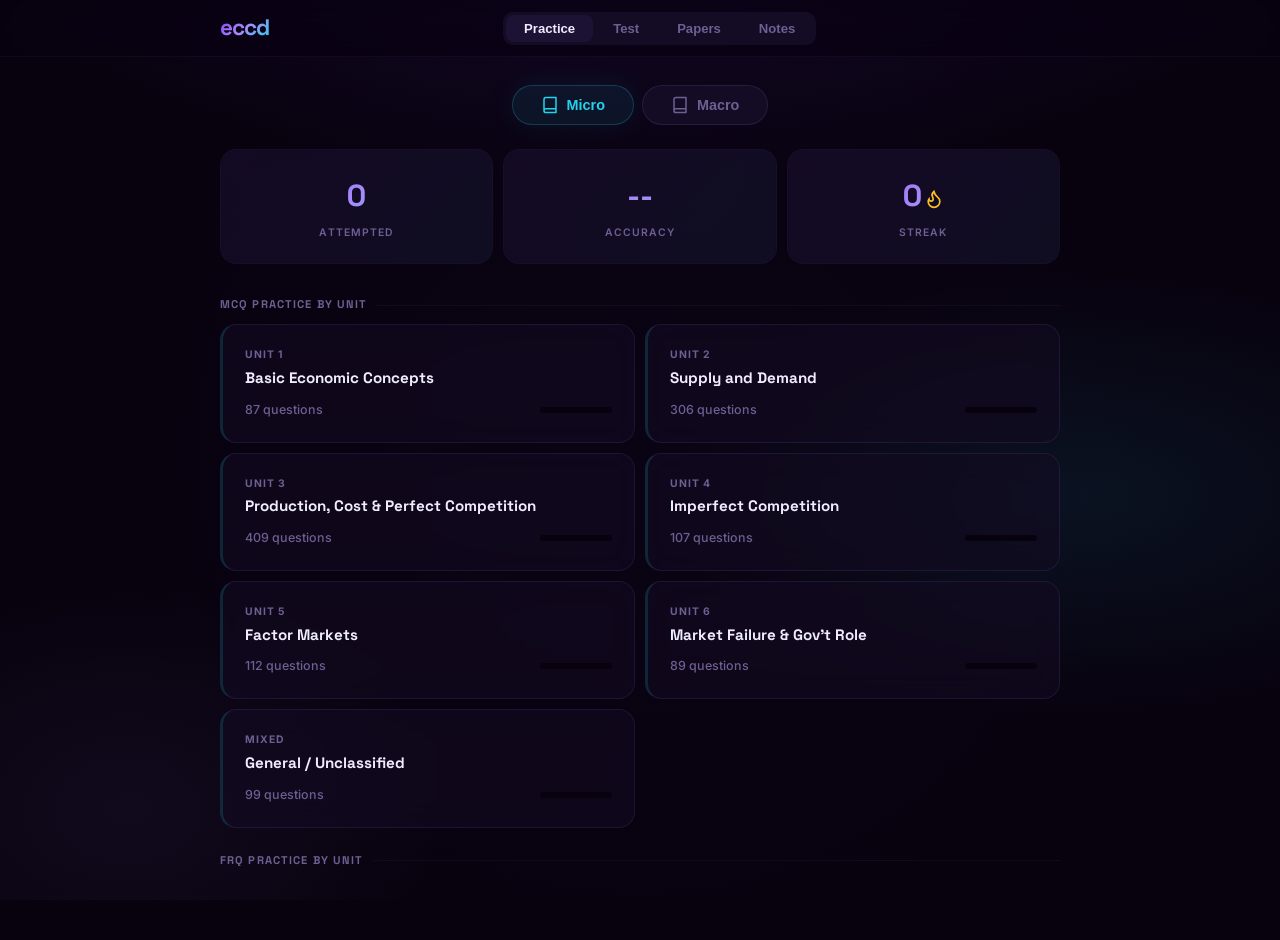
==== commit 7ba28db5: "design: hyper-futuristic purple-to-cyan gradient theme - Dark purple (#08020f) base with radial purp" ====
--- a/index.html
+++ b/index.html
@@ -9,7 +9,7 @@
   <link rel="preconnect" href="https://fonts.googleapis.com">
   <link rel="preconnect" href="https://fonts.gstatic.com" crossorigin>
   <link href="https://fonts.googleapis.com/css2?family=Space+Grotesk:wght@400;500;600;700&family=Inter:wght@400;500;600;700&display=swap" rel="stylesheet">
-  <link rel="stylesheet" href="index.css?v=2">
+  <link rel="stylesheet" href="index.css?v=3">
   <link rel="icon" href="data:image/svg+xml,<svg xmlns='http://www.w3.org/2000/svg' viewBox='0 0 24 24' fill='none' stroke='%2334d399' stroke-width='2'><line x1='18' y1='20' x2='18' y2='10'/><line x1='12' y1='20' x2='12' y2='4'/><line x1='6' y1='20' x2='6' y2='14'/></svg>">
 </head>
 <body>
--- a/index.css
+++ b/index.css
@@ -2,23 +2,23 @@
 
 :root {
   color-scheme: dark;
-  --bg-0: #030308;
-  --bg-1: #080c1a;
-  --bg-2: #0e1428;
-  --bg-3: #161e38;
-  --bg-4: #1e284a;
-  --border-1: rgba(255,255,255,0.04);
-  --border-2: rgba(255,255,255,0.08);
-  --border-3: rgba(255,255,255,0.14);
-  --text-1: #eef2ff;
-  --text-2: #94a3c8;
-  --text-3: #5a6a8a;
-  --micro: #34d399;
-  --micro-dim: rgba(52,211,153,0.08);
-  --micro-border: rgba(52,211,153,0.20);
-  --macro: #818cf8;
-  --macro-dim: rgba(129,140,248,0.08);
-  --macro-border: rgba(129,140,248,0.20);
+  --bg-0: #08020f;
+  --bg-1: #0d0618;
+  --bg-2: #140c24;
+  --bg-3: #1c1234;
+  --bg-4: #261a46;
+  --border-1: rgba(160,120,255,0.06);
+  --border-2: rgba(160,120,255,0.12);
+  --border-3: rgba(160,120,255,0.22);
+  --text-1: #f0ecff;
+  --text-2: #a8a0c8;
+  --text-3: #6e5f92;
+  --micro: #22d3ee;
+  --micro-dim: rgba(34,211,238,0.08);
+  --micro-border: rgba(34,211,238,0.22);
+  --macro: #a78bfa;
+  --macro-dim: rgba(167,139,250,0.08);
+  --macro-border: rgba(167,139,250,0.22);
   --correct: #22c55e;
   --correct-bg: rgba(34,197,94,0.08);
   --correct-border: rgba(34,197,94,0.25);
@@ -28,8 +28,9 @@
   --gold: #fbbf24;
   --r: 16px;
   --ease: cubic-bezier(0.16, 1, 0.3, 1);
-  --glow-micro: 0 0 30px rgba(52,211,153,0.12);
-  --glow-macro: 0 0 30px rgba(129,140,248,0.12);
+  --glow-micro: 0 0 30px rgba(34,211,238,0.15), 0 0 60px rgba(34,211,238,0.05);
+  --glow-macro: 0 0 30px rgba(167,139,250,0.15), 0 0 60px rgba(167,139,250,0.05);
+  --accent-grad: linear-gradient(135deg, #7c3aed, #a78bfa, #22d3ee);
 }
 
 *, *::before, *::after { box-sizing: border-box; margin: 0; padding: 0; }
@@ -42,9 +43,11 @@
   -webkit-font-smoothing: antialiased;
   text-rendering: optimizeLegibility;
   touch-action: manipulation;
-  background-image: radial-gradient(ellipse 80% 50% at 50% -20%, rgba(52,211,153,0.05), transparent),
-                     radial-gradient(ellipse 50% 40% at 80% 60%, rgba(129,140,248,0.04), transparent),
-                     radial-gradient(circle at 20% 80%, rgba(52,211,153,0.02), transparent);
+  background-image:
+    radial-gradient(ellipse 90% 50% at 50% -10%, rgba(124,58,237,0.12), transparent 60%),
+    radial-gradient(ellipse 60% 45% at 85% 55%, rgba(34,211,238,0.08), transparent 55%),
+    radial-gradient(ellipse 50% 50% at 10% 90%, rgba(167,139,250,0.06), transparent 50%),
+    radial-gradient(circle at 50% 50%, rgba(124,58,237,0.02) 0%, transparent 70%);
   background-attachment: fixed;
 }
 /* Futuristic headings */
@@ -85,8 +88,8 @@
 /* --- Navbar --- */
 .nav {
   position: sticky; top: 0; z-index: 100;
-  background: rgba(6,8,15,0.75);
-  backdrop-filter: blur(24px) saturate(1.8); -webkit-backdrop-filter: blur(24px) saturate(1.8);
+  background: rgba(8,2,15,0.7);
+  backdrop-filter: blur(28px) saturate(1.8); -webkit-backdrop-filter: blur(28px) saturate(1.8);
   border-bottom: 1px solid var(--border-1);
 }
 .nav-inner {
@@ -95,17 +98,16 @@
   height: 56px;
 }
 .brand {
-  font-size: 1.35rem; font-weight: 800; letter-spacing: -0.04em;
+  font-size: 1.4rem; font-weight: 800; letter-spacing: -0.04em;
   cursor: pointer; user-select: none;
   transition: opacity 0.2s ease;
 }
 .brand:hover { opacity: 0.8; }
 .brand b {
-  background: linear-gradient(135deg, var(--micro), var(--macro));
+  background: var(--accent-grad);
   -webkit-background-clip: text; -webkit-text-fill-color: transparent;
   background-clip: text;
 }
-.brand span { font-weight: 400; color: var(--text-3); font-size: 1.1rem; }
 
 .tabs { display: flex; gap: 2px; background: var(--bg-2); border-radius: 10px; padding: 3px; }
 .tab {
@@ -128,27 +130,29 @@
   user-select: none; display: flex; align-items: center; gap: 8px;
 }
 .pill:hover { border-color: var(--border-3); color: var(--text-2); }
-.pill.on.mi { border-color: var(--micro-border); background: var(--micro-dim); color: var(--micro); box-shadow: 0 0 30px rgba(52,211,153,0.06); }
-.pill.on.ma { border-color: var(--macro-border); background: var(--macro-dim); color: var(--macro); box-shadow: 0 0 30px rgba(129,140,248,0.06); }
+.pill.on.mi { border-color: var(--micro-border); background: var(--micro-dim); color: var(--micro); box-shadow: 0 0 30px rgba(34,211,238,0.08); }
+.pill.on.ma { border-color: var(--macro-border); background: var(--macro-dim); color: var(--macro); box-shadow: 0 0 30px rgba(167,139,250,0.08); }
 .pill-icon { flex-shrink: 0; }
 
 /* --- Stats Row --- */
 .stats { display: grid; grid-template-columns: repeat(3,1fr); gap: 10px; padding: 16px 0 8px; }
 .stat {
-  background: var(--bg-2); border: 1px solid var(--border-1);
-  border-radius: var(--r); padding: 20px 16px; text-align: center;
+  background: rgba(20,12,36,0.6);
+  backdrop-filter: blur(12px); -webkit-backdrop-filter: blur(12px);
+  border: 1px solid var(--border-1);
+  border-radius: var(--r); padding: 22px 16px; text-align: center;
   position: relative; overflow: hidden;
-  transition: border-color 0.25s ease, transform 0.25s ease;
+  transition: border-color 0.3s var(--ease), transform 0.3s var(--ease), box-shadow 0.3s var(--ease);
 }
 .stat::before {
   content: ''; position: absolute; inset: 0;
-  background: linear-gradient(135deg, rgba(52,211,153,0.03), rgba(129,140,248,0.03));
+  background: linear-gradient(135deg, rgba(124,58,237,0.04), rgba(34,211,238,0.03));
   pointer-events: none;
 }
-.stat:hover { border-color: var(--border-2); transform: translateY(-1px); }
-.stat-v { font-size: 1.8rem; font-weight: 800; font-variant-numeric: tabular-nums; position: relative; }
+.stat:hover { border-color: var(--border-2); transform: translateY(-2px); box-shadow: 0 8px 32px rgba(124,58,237,0.08); }
+.stat-v { font-size: 1.9rem; font-weight: 800; font-variant-numeric: tabular-nums; position: relative; }
 .stat-v.grad {
-  background: linear-gradient(135deg, var(--micro), var(--macro));
+  background: var(--accent-grad);
   -webkit-background-clip: text; -webkit-text-fill-color: transparent;
   background-clip: text;
 }
@@ -179,7 +183,7 @@
 /* --- Unit Grid --- */
 .grid { display: grid; grid-template-columns: 1fr 1fr; gap: 10px; }
 .card {
-  background: rgba(14,20,40,0.65);
+  background: rgba(20,12,36,0.55);
   backdrop-filter: blur(16px); -webkit-backdrop-filter: blur(16px);
   border: 1px solid var(--border-2);
   border-radius: var(--r); padding: 22px;
@@ -189,12 +193,12 @@
 }
 .card::before {
   content: ''; position: absolute; top: 0; left: -100%; width: 60%; height: 100%;
-  background: linear-gradient(90deg, transparent, rgba(255,255,255,0.03), transparent);
+  background: linear-gradient(90deg, transparent, rgba(167,139,250,0.04), transparent);
   transition: left 0.6s var(--ease);
 }
 .card:hover::before { left: 120%; }
 .card:hover {
-  background: rgba(22,30,56,0.8); border-color: var(--border-3);
+  background: rgba(28,18,52,0.8); border-color: var(--border-3);
   transform: translateY(-3px);
 }
 .card-num {
@@ -210,11 +214,11 @@
 .pbar { width: 72px; height: 6px; background: var(--bg-0); border-radius: 3px; overflow: hidden; }
 .pfill { height: 100%; border-radius: 3px; transition: width 0.6s var(--ease); }
 
-.mi .card { border-left-color: rgba(52,211,153,0.15); }
+.mi .card { border-left-color: rgba(34,211,238,0.15); }
 .mi .card:hover { border-color: var(--micro-border); border-left-color: var(--micro); box-shadow: var(--glow-micro); }
-.mi .pfill { background: linear-gradient(90deg, var(--micro), #6ee7b7); }
-
-.ma .card { border-left-color: rgba(129,140,248,0.15); }
+.mi .pfill { background: linear-gradient(90deg, #22d3ee, #67e8f9); }
+
+.ma .card { border-left-color: rgba(167,139,250,0.15); }
 .ma .card:hover { border-color: var(--macro-border); border-left-color: var(--macro); box-shadow: var(--glow-macro); }
 .ma .pfill { background: linear-gradient(90deg, var(--macro), #a5b4fc); }
 
@@ -235,17 +239,20 @@
 /* --- Test Cards --- */
 .tcards { display: grid; grid-template-columns: 1fr 1fr; gap: 10px; }
 .tcard {
-  background: var(--bg-2); border: 1px solid var(--border-1);
+  background: rgba(20,12,36,0.55);
+  backdrop-filter: blur(12px); -webkit-backdrop-filter: blur(12px);
+  border: 1px solid var(--border-1);
   border-radius: var(--r); padding: 22px;
-  cursor: pointer; transition: background 0.25s ease, border-color 0.25s ease, transform 0.25s ease, box-shadow 0.25s ease;
-}
-.tcard:hover { background: var(--bg-3); transform: translateY(-2px); box-shadow: 0 8px 32px rgba(0,0,0,0.3); border-color: var(--border-2); }
+  cursor: pointer; transition: all 0.35s var(--ease);
+  position: relative; overflow: hidden;
+}
+.tcard:hover { background: rgba(28,18,52,0.8); transform: translateY(-3px); box-shadow: 0 8px 32px rgba(124,58,237,0.1); border-color: var(--border-2); }
 
 .tcard-icon-wrap {
   width: 44px; height: 44px; border-radius: 12px;
   display: flex; align-items: center; justify-content: center;
   margin-bottom: 14px; color: var(--text-2);
-  background: linear-gradient(135deg, rgba(52,211,153,0.08), rgba(129,140,248,0.08));
+  background: linear-gradient(135deg, rgba(124,58,237,0.12), rgba(34,211,238,0.08));
   border: 1px solid var(--border-1);
 }
 .tcard-title { font-size: 0.95rem; font-weight: 700; margin-bottom: 4px; }
@@ -458,28 +465,29 @@
 /* --- Paper Cards --- */
 .papers-grid { display: grid; grid-template-columns: repeat(3, 1fr); gap: 12px; }
 .paper-card {
-  background: var(--bg-2);
-  border: 1px solid var(--border-3);
+  background: rgba(20,12,36,0.6);
+  backdrop-filter: blur(12px); -webkit-backdrop-filter: blur(12px);
+  border: 1px solid var(--border-2);
   border-radius: var(--r); padding: 28px 24px;
   cursor: pointer; transition: all 0.35s var(--ease);
   position: relative; overflow: hidden;
   text-align: center;
-  box-shadow: 0 2px 12px rgba(0,0,0,0.2);
+  box-shadow: 0 2px 16px rgba(124,58,237,0.06);
 }
 .paper-card::before {
   content: ''; position: absolute; top: 0; left: -100%; width: 60%; height: 100%;
-  background: linear-gradient(90deg, transparent, rgba(255,255,255,0.03), transparent);
+  background: linear-gradient(90deg, transparent, rgba(167,139,250,0.04), transparent);
   transition: left 0.6s var(--ease);
 }
 .paper-card:hover::before { left: 120%; }
-.paper-card:hover { transform: translateY(-3px); }
+.paper-card:hover { transform: translateY(-4px); }
 .paper-card.mi { border-top: 2px solid var(--micro); }
 .paper-card.mi:hover { box-shadow: var(--glow-micro); border-color: var(--micro-border); }
 .paper-card.ma { border-top: 2px solid var(--macro); }
 .paper-card.ma:hover { box-shadow: var(--glow-macro); border-color: var(--macro-border); }
 .paper-year {
-  font-size: 2.2rem; font-weight: 700; letter-spacing: -0.04em;
-  background: linear-gradient(135deg, var(--text-1), var(--text-2));
+  font-size: 2.4rem; font-weight: 700; letter-spacing: -0.04em;
+  background: var(--accent-grad);
   -webkit-background-clip: text; -webkit-text-fill-color: transparent; background-clip: text;
 }
 .paper-title { font-size: 0.82rem; color: var(--text-2); margin: 4px 0 8px; font-weight: 500; }
@@ -489,10 +497,10 @@
   font-size: 0.6rem; font-weight: 700; text-transform: uppercase;
   letter-spacing: 0.1em; padding: 3px 10px;
   border-radius: 20px;
-  background: rgba(52,211,153,0.1); color: var(--micro);
-  border: 1px solid rgba(52,211,153,0.2);
-}
-.ma .paper-badge { background: rgba(129,140,248,0.1); color: var(--macro); border-color: rgba(129,140,248,0.2); }
+  background: rgba(34,211,238,0.1); color: var(--micro);
+  border: 1px solid rgba(34,211,238,0.2);
+}
+.ma .paper-badge { background: rgba(167,139,250,0.1); color: var(--macro); border-color: rgba(167,139,250,0.2); }
 .paper-card { opacity: 0; transform: translateY(12px); animation: cardIn 0.4s var(--ease) forwards; }
 .paper-card:nth-child(1) { animation-delay: 0s; }
 .paper-card:nth-child(2) { animation-delay: 0.05s; }
